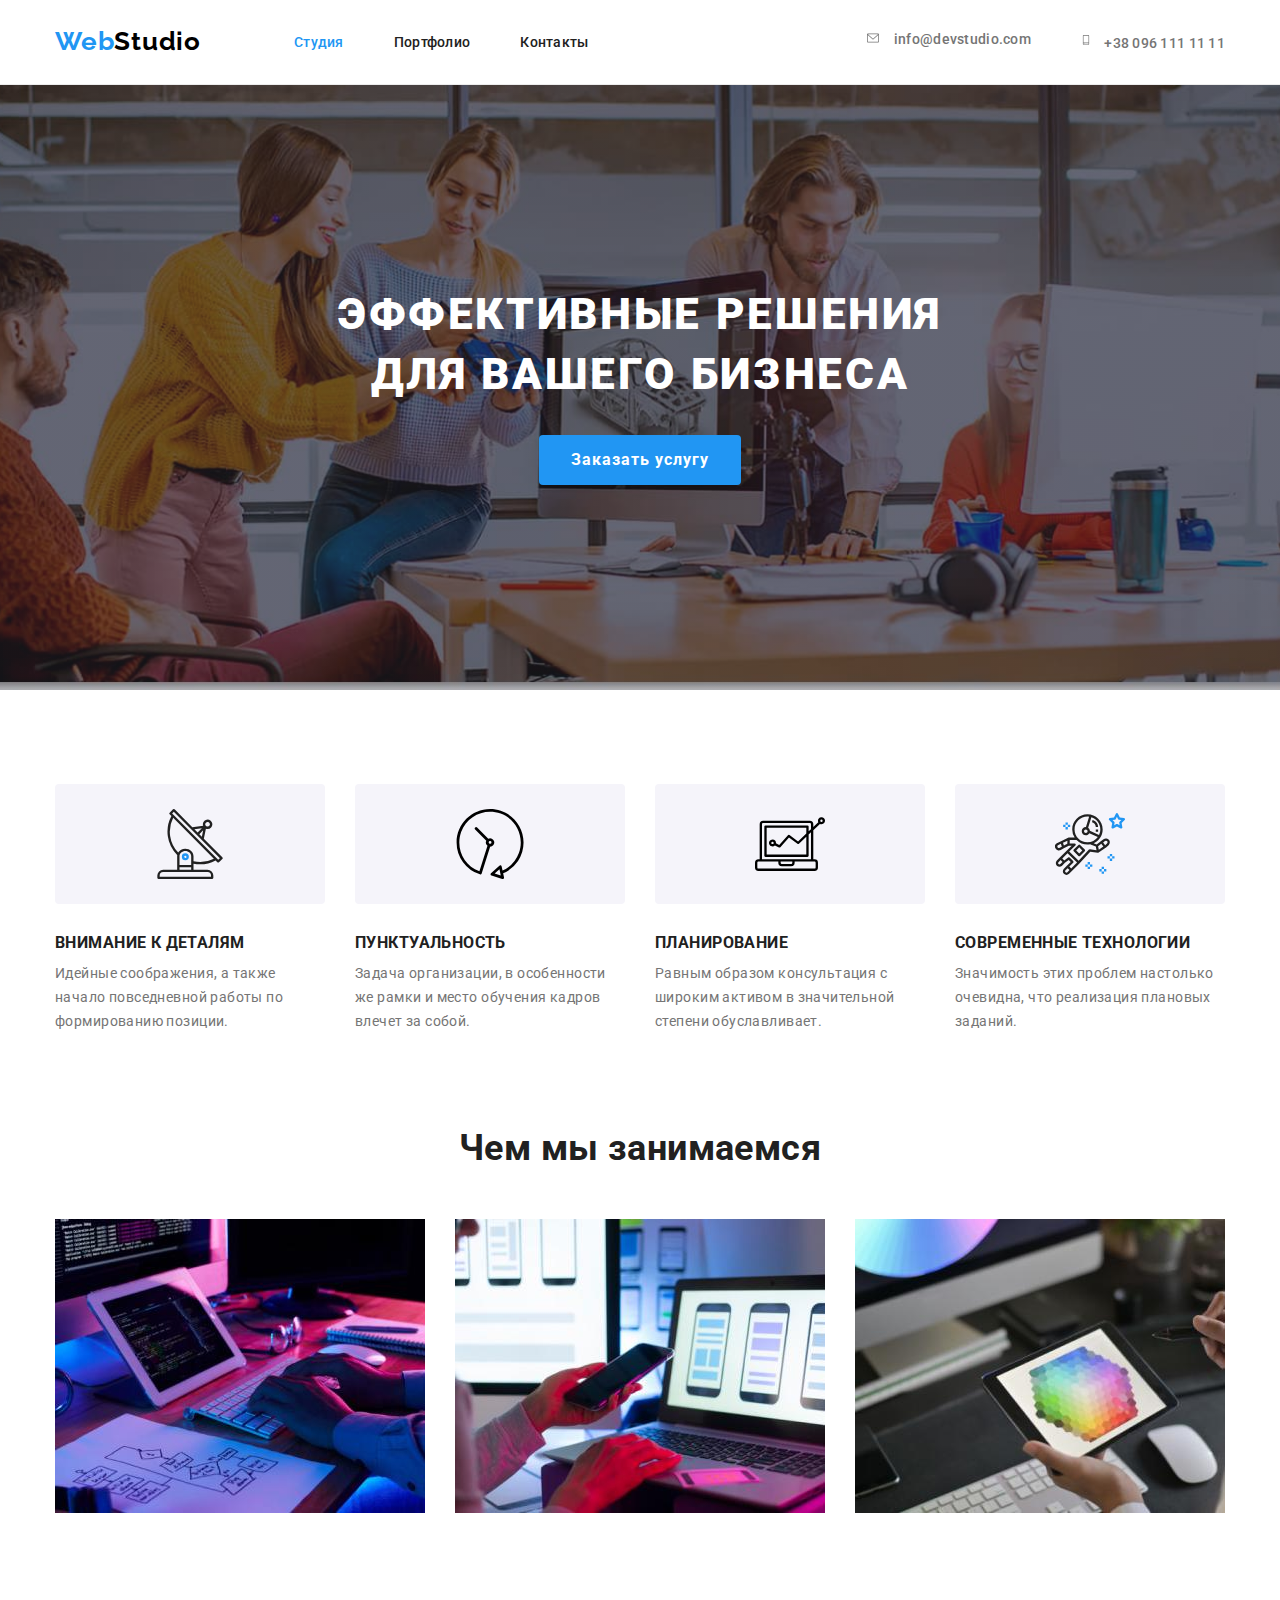
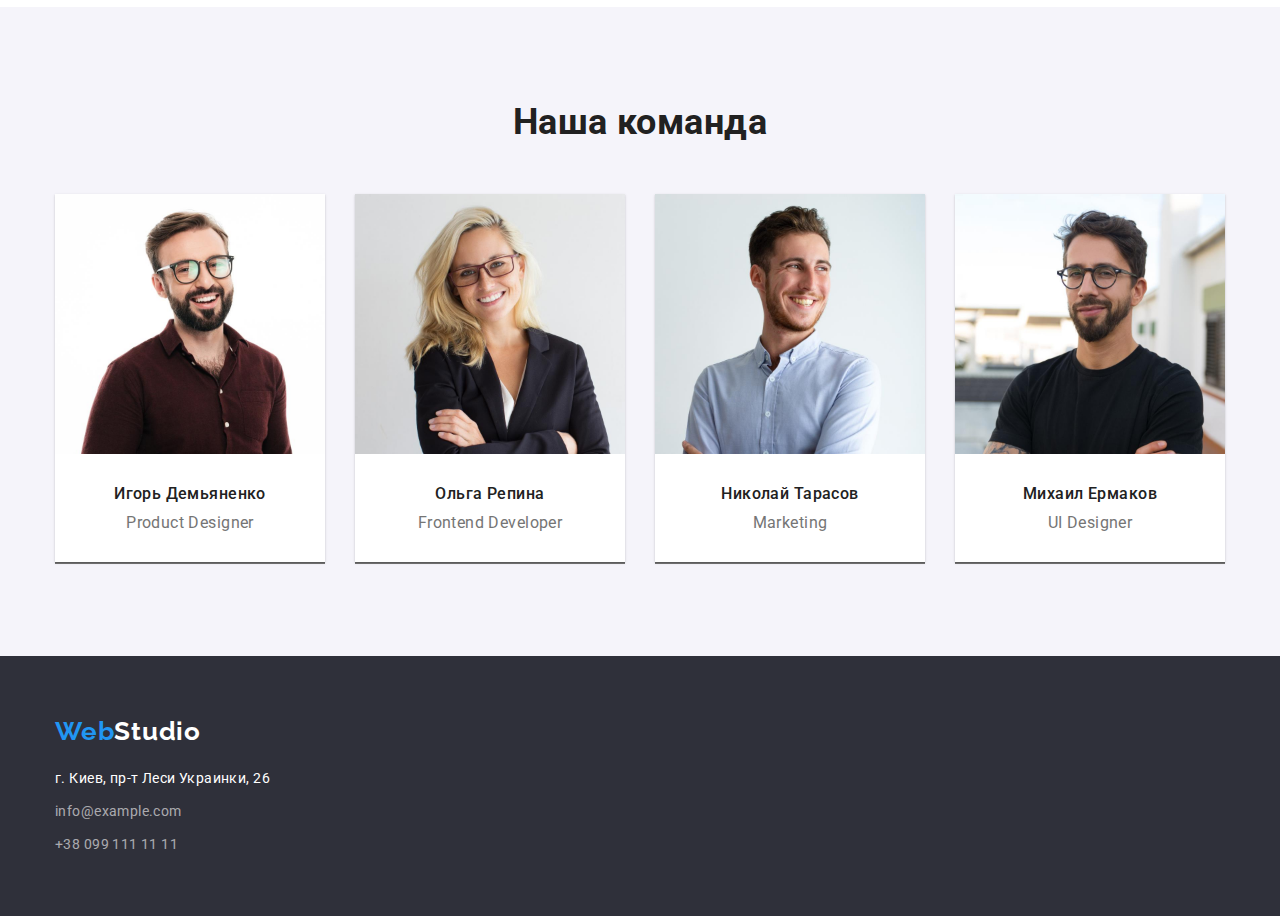
==== index.html @ 224d7adb "добавляет тень кнопкам и карточкам при ховере в портфолио" ====
<!DOCTYPE html>
<html lang="ru">
<head>
    <meta charset="UTF-8">
    <meta http-equiv="X-UA-Compatible" content="IE=edge">
    <meta name="viewport" content="width=device-width, initial-scale=1.0">
    <title>MainPage</title>
    <link rel="preconnect" href="https://fonts.googleapis.com">
    <link rel="preconnect" href="https://fonts.gstatic.com" crossorigin>
    <link href="https://fonts.googleapis.com/css2?family=Raleway:wght@700&family=Roboto:wght@400;500;700;900&display=swap" rel="stylesheet">
    <link rel="stylesheet" href="https://cdnjs.cloudflare.com/ajax/libs/modern-normalize/1.1.0/modern-normalize.min.css">   
    <link rel="stylesheet" href="./css/styles.css">
</head>
<body>

    <!--Шапка-->
    <header class="page-header">
        <div class="container">
            <nav class="main-nav">
                <a class="logo-header" lang="en" href="./index.html">Web<span class="logo-dark">Studio</span></a>
                <ul class="site-nav">
                    <li class="item"><a class="site-link current" href="./index.html">Студия</a></li>
                    <li class="item"><a class="site-link" href="./portfolio.html">Портфолио</a></li>
                    <li class="item"><a class="site-link" href="">Контакты</a></li>
                </ul>
            </nav>
                <ul class="auth-nav">
                    <li class="item">
                        <a class="auth-link" lang="en" href="mailto:info@example.com">
                            <svg class="icon-mail">
                                <use href="./images/icons.svg#envelope"></use>
                            </svg>
                            info@devstudio.com</a>
                    </li>
                    <li class="item">
                        <a class="auth-link" href="tel:+380961111111">
                            <svg class="icon-tel">
                                <use href="./images/icons.svg#smartphone"></use>
                            </svg>
                            +38 096 111 11 11</a>
                    </li>
                </ul>                
        </div>
        
    </header>
    <main>
    <!--Герой-->
        <section class="hero">
            <div class="container">
                <h1 class="hero-title">Эффективные решения для вашего бизнеса</h1>
                <button class="primery-button" type="button">Заказать услугу</button>
            </div>   
        </section> 
    
    <!--Преимущества-->
    <section class="section">

        <div class="container">
            <h2 class="section-title visually-hidden">Преимущества</h2>
            <ul class="feature-list">
                <li class="feature-item">
                    <div class="feature-icon">
                        <svg class="icon">
                            <use href="./images/icons.svg#antenna"></use>
                        </svg>
                    </div>
                    <h3 class="feature-list-title">Внимание к деталям</h3>
                    <p>Идейные соображения, а также начало повседневной работы по формированию позиции.</p>
                </li>
                <li class="feature-item">
                    <div class="feature-icon">
                        <svg class="icon">
                            <use href="./images/icons.svg#vector"></use>
                        </svg>
                    </div>
                    <h3 class="feature-list-title">Пунктуальность</h3>
                    <p>Задача организации, в особенности же рамки и место обучения кадров влечет за собой.</p>
                </li>
                <li class="feature-item">
                    <div class="feature-icon">
                        <svg class="icon">
                            <use href="./images/icons.svg#vector-1"></use>
                        </svg>
                    </div>
                    <h3 class="feature-list-title">Планирование</h3>
                    <p>Равным образом консультация с широким активом в значительной степени обуславливает.</p>
                </li>
                <li class="feature-item">
                    <div class="feature-icon">
                        <svg class="icon">
                            <use href="./images/icons.svg#astronaut"></use>
                        </svg>
                    </div>
                    <h3 class="feature-list-title">Современные технологии</h3>
                    <p>Значимость этих проблем настолько очевидна, что реализация плановых заданий.</p>
                </li>
            </ul>
        </div>
        
    </section>

    <!--Чем занимаемся-->
    <section class="section other-padding">

        <div class="container">
            <h2 class="section-title">Чем мы занимаемся</h2>
            <ul class="business-list">
                <li>
                    <img src="./images/work-img-1.jpg" alt="разработка" width="370">
                </li>
                <li>
                    <img src="./images/work-img-2.jpg" alt="дизайн" width="370">
                </li>
                <li>
                    <img src="./images/work-img-3.jpg" alt="маркетинг" width="370">
                </li>
            </ul>
        </div>
        
    </section>

    <!--Команда-->
    <section class="section team">

        <div class="container">
            <h2 class="section-title">Наша команда</h2>
            <ul class="team-list">
                <li class="item">
                    <img src="./images/photo-1.jpg" alt="фото Игорь Демьяненко" width="270">
                    <div class="team-info">
                        <h3 class="team-list-title">Игорь Демьяненко</h3>
                        <p class="team-list-text" lang="en">Product Designer</p>
                    </div>
                    
                </li>
                <li class="item">
                    <img src="./images/photo-2.jpg" alt="фото Ольга Репина" width="270">
                    <div class="team-info">
                        <h3 class="team-list-title">Ольга Репина</h3>
                        <p class="team-list-text" lang="en">Frontend Developer</p>
                    </div>
                </li>
                <li class="item">
                    <img src="./images/photo-3.jpg" alt="фото Николай Тарасов" width="270">
                    <div class="team-info">
                        <h3 class="team-list-title">Николай Тарасов</h3>
                        <p class="team-list-text" lang="en">Marketing</p>
                    </div>
                    
                </li>
                <li class="item">
                    <img src="./images/photo-4.jpg" alt="фото Михаил Ермаков" width="270">
                    <div class="team-info">
                        <h3 class="team-list-title">Михаил Ермаков</h3>
                        <p class="team-list-text" lang="en">UI Designer</p>
                    </div>
                    
                </li>
            </ul>
        </div>
        
    </section>
    </main>
    <!--Подвал-->
    <footer class="footer">
        <div class="container">
            <a class="logo-footer" lang="en" href="./index.html">Web<span class="logo-light">Studio</span></a>
            <address class="address">
                <ul class="footer-contacts">
                    <li class="contacts-item">
                        <a class="footer-adress" href="">г. Киев, пр-т Леси Украинки, 26</a>
                    </li>
                    <li class="contacts-item">
                        <a class="footer-mail" lang="en" href="mailto:info@example.com">info@example.com</a>
                    </li>
                    <li class="contacts-item">
                        <a class="footer-tel" href="tel:+380961111111">+38 099 111 11 11</a>
                    </li>      
                </ul>
            </address>
        </div>
    </footer>
</body>
</html>
---- css/styles.css ----
:root {
    /* color */
    --primary-bg-color: #ffffff;
    --primary-text-color: #757575;
    --primary-title-color: #212121;
    --accent-color: #2196F3;
    --secondary-bg-color: #F5F4FA;
    --button-bg-color: #F5F4FA;}

body {
    background-color: var(--primary-bg-color);
    color: var(--primary-text-color);
    font-family: Roboto, sans-serif;
    letter-spacing: 0.03em;
    font-size: 14px;
    line-height: 1.7;
    }

h1,
h2,
h3,
p {
    margin: 0px;
}
ul {
    margin: 0px;
    padding: 0px;
    list-style: none;
}
button {cursor: pointer;}
img {display: block;
max-width: 100%;
height: auto;}
a {text-decoration: none;}

    /* container */
.container {
    width: 1200px;
    padding-left: 15px;
    padding-right: 15px;
    margin: 0 auto;
    }

.visually-hidden {
    position: absolute;
    width: 1px;
    height: 1px;
    margin: -1px;
    border: 0;
    padding: 0;
    
    white-space: nowrap;
    clip-path: inset(100%);
    clip: rect(0 0 0 0);
    overflow: hidden;}

/*============ Header ===========*/

    /* logo header*/

.logo-header {display: block;
    padding-top: 24px;
    padding-bottom: 25px;
    font-family: Raleway;
    font-weight: bold;
    font-size: 26px;
    line-height: 1.2;
    letter-spacing: 0.03em;
    color: #2196F3;}
.logo-dark {color: #000000;}

        /* all-nav */

    .page-header {border-bottom: 1px solid #ECECEC;}
    .page-header .container {display: flex;
    align-items: center;
    justify-content: space-between
    }
    .main-nav {display: flex;}
        
        /* site nav */

    .site-nav {display: flex;
        margin-left: 93px;}
    .site-nav .item + .item {margin-left: 50px;}
        
    .site-link {display: block;
        padding-top: 32px;
        padding-bottom: 32px;

        color: var(--primary-title-color);
        font-weight: 500;
        line-height: 1.17;
        letter-spacing: 0.02em;}
        
    .site-link:hover,
    .site-link:focus {color: var(--accent-color);}
    .site-link.current {color: var(--accent-color);}

        /* auth nav */

    .auth-nav {display: flex;
        }
    .auth-nav .item + .item {margin-left: 50px;}

    .auth-link {display: block;
        padding-top: 32px;
        padding-bottom: 32px;
        color: var(--primary-text-color);
        font-weight: 500;
        line-height: 1.14;
        letter-spacing: 0.02em;}
    .auth-link:hover,
    .auth-link:focus {color: var(--accent-color);}
    
    .icon-mail {width: 16px;
        height: 12px;
        margin-right: 10px;
        }
    .icon-tel {width: 10px;
        height: 16px;
        margin-right: 10px;
        }
    

    /*========== Hero========== */
    .hero {max-width: 1615px;
        height: 605px;
        padding: 200px 0;
        background-color: #C4C4C4;
        text-align: center;
        background-image: linear-gradient(
        rgba(47, 48, 58, 0.4),
        rgba(47, 48, 58, 0.4)),
        url("../images/header-img.jpg");
        background-repeat: no-repeat;
        background-position: center;
        background-size: cover;
        }

    .hero-title {color: var(--primary-bg-color);
        margin: 0 auto;
        margin-bottom: 30px;
        width: 696px;
        font-weight: 900;
        font-size: 44px;
        line-height: 1.36;
        letter-spacing: 0.06em;
        text-transform: uppercase;
        }
        
    .primery-button {
        padding: 10px 32px;
        font-weight: 700;
        font-size: 16px;
        line-height: 1.87;
        letter-spacing: 0.06em;
        box-shadow: 0px 4px 4px rgba(0, 0, 0, 0.15);
        border-radius: 4px;
        border: none;

        background-color: var(--accent-color);
        color: #ffffff;
        }

    .primery-button:hover,
    .primery-button:focus {background-color: #118CE8;
        color: #ffffff;
        }

    /*========= Main ==========*/

        /* section */

    .section {padding-top: 94px;
        padding-bottom: 94px;}

    .section.other-padding {padding-top: 0px;
        }

        /* title */

    .section-title {color: var(--primary-title-color);
        font-weight: 700;
        font-size: 36px;
        line-height: 1.17;
        text-align: center;
        margin-bottom: 50px;}

    .feature-list-title {color: var(--primary-title-color);
        font-weight: 700;
        line-height: 1.1;
        margin-bottom: 10px;
        text-transform: uppercase;}
    
    .team-list-title {color: var(--primary-title-color);
        font-weight: 500;
        font-size: 16px;
        line-height: 1.2;
        text-align: center;
        margin-bottom: 10px;}

        /* feature */ 
    .feature-list {display: flex;
        justify-content: space-between}

    .feature-list .feature-item {width: 270px;}

    .feature-icon {display: flex;
        align-items: center;
        justify-content: center;
        height: 120px;
        margin-bottom: 30px;
        padding: 25px 100px;
        border-radius: 4px;
        background-color: var(--button-bg-color)
        }
    .icon {width: 70px;
        height: 70px;}

        /* business-list */

    .business-list {display: flex;
        justify-content: space-between;}

        /* Team  */
    .team-list {display: flex;
        justify-content: space-between}

    .team-list .item {background-color: var(--primary-bg-color);
        box-shadow: 0px 1px 3px rgba(0, 0, 0, 0.12), 0px 1px 1px rgba(0, 0, 0, 0.14), 0px 2px}

    .team {background-color: var(--secondary-bg-color);}

    .team-info {padding-top: 30px;
        padding-bottom: 30px;}

    .team-list-text {font-weight: 400;
        font-size: 16px;
        line-height: 1.2;
        text-align: center;}

    /*============ Footer============ */
    .footer {padding-top: 60px;
        padding-bottom: 60px;
        background-color: #2F303A;
    }

        /* logo footer */
    .logo-footer {display: block;
        margin-bottom: 20px;
        font-family: Raleway;
        font-weight: 700;
        font-size: 26px;
        line-height: 31px;
        letter-spacing: 0.03em;
        color: #2196F3;
        }
    .logo-light {color: #ffffff;}

    .footer-adress {color: #ffffff;}
    .footer-mail,
    .footer-tel {color: rgba(255, 255, 255, 0.6);}
    .footer-mail:hover, .footer-mail:focus {color: #ffffff;}
    .footer-tel:hover, .footer-tel:focus {color: #ffffff;}

    .address {font-style: normal;}
    .contacts-item:not(:last-child) {margin-bottom: 9px;}



    /* =========Portfolio=========== */

        /* filter */
    .portfolio-filter {display: flex;
        justify-content: center;
        margin-bottom: 50px;}
    .portfolio-filter .btn + .btn {margin-left: 8px;}
    .portfolio-button {
        font-weight: 500;
        font-size: 16px;
        padding: 6px 22px;
        min-width:auto;
        line-height: 1,6;
        text-align: center;
        background-color: var(--button-bg-color);
        color: var(--primary-title-color);
        border-radius: 4px;
        border: none;}

    .portfolio-button:hover,
    .portfolio-button:focus {color: var(--primary-bg-color);
        background-color: var(--accent-color);
        box-shadow: 0px 3px 1px rgba(0, 0, 0, 0.1), 0px 1px 2px rgba(0, 0, 0, 0.08), 0px 2px 2px rgba(0, 0, 0, 0.12);}

        /* Work */
    .work-list {display: flex;
        flex-wrap: wrap;
        }

    .work-item {width: 370px;
        margin-right: 30px;
        margin-bottom: 30px;
        border: 1px solid #EEEEEE}
    .work-item:hover {box-shadow: 0px 1px 1px rgba(0, 0, 0, 0.12), 0px 4px 4px rgba(0, 0, 0, 0.06), 1px 4px 6px rgba(0, 0, 0, 0.16);}
    .work-item:nth-child(3n) {margin-right: 0px;}
    .work-item:nth-last-child(-n + 3) {margin-bottom: 0px;}

    .work-info {padding: 20px 24px; }
    
    .work-list-title {color: var(--primary-title-color);
        font-weight: 700;
        font-size: 18px;
        line-height: 2;
        letter-spacing: 0.06em;
        margin-bottom: 4px;}

    .work-list-text {font-size: 16px;
        line-height: 1.9;}
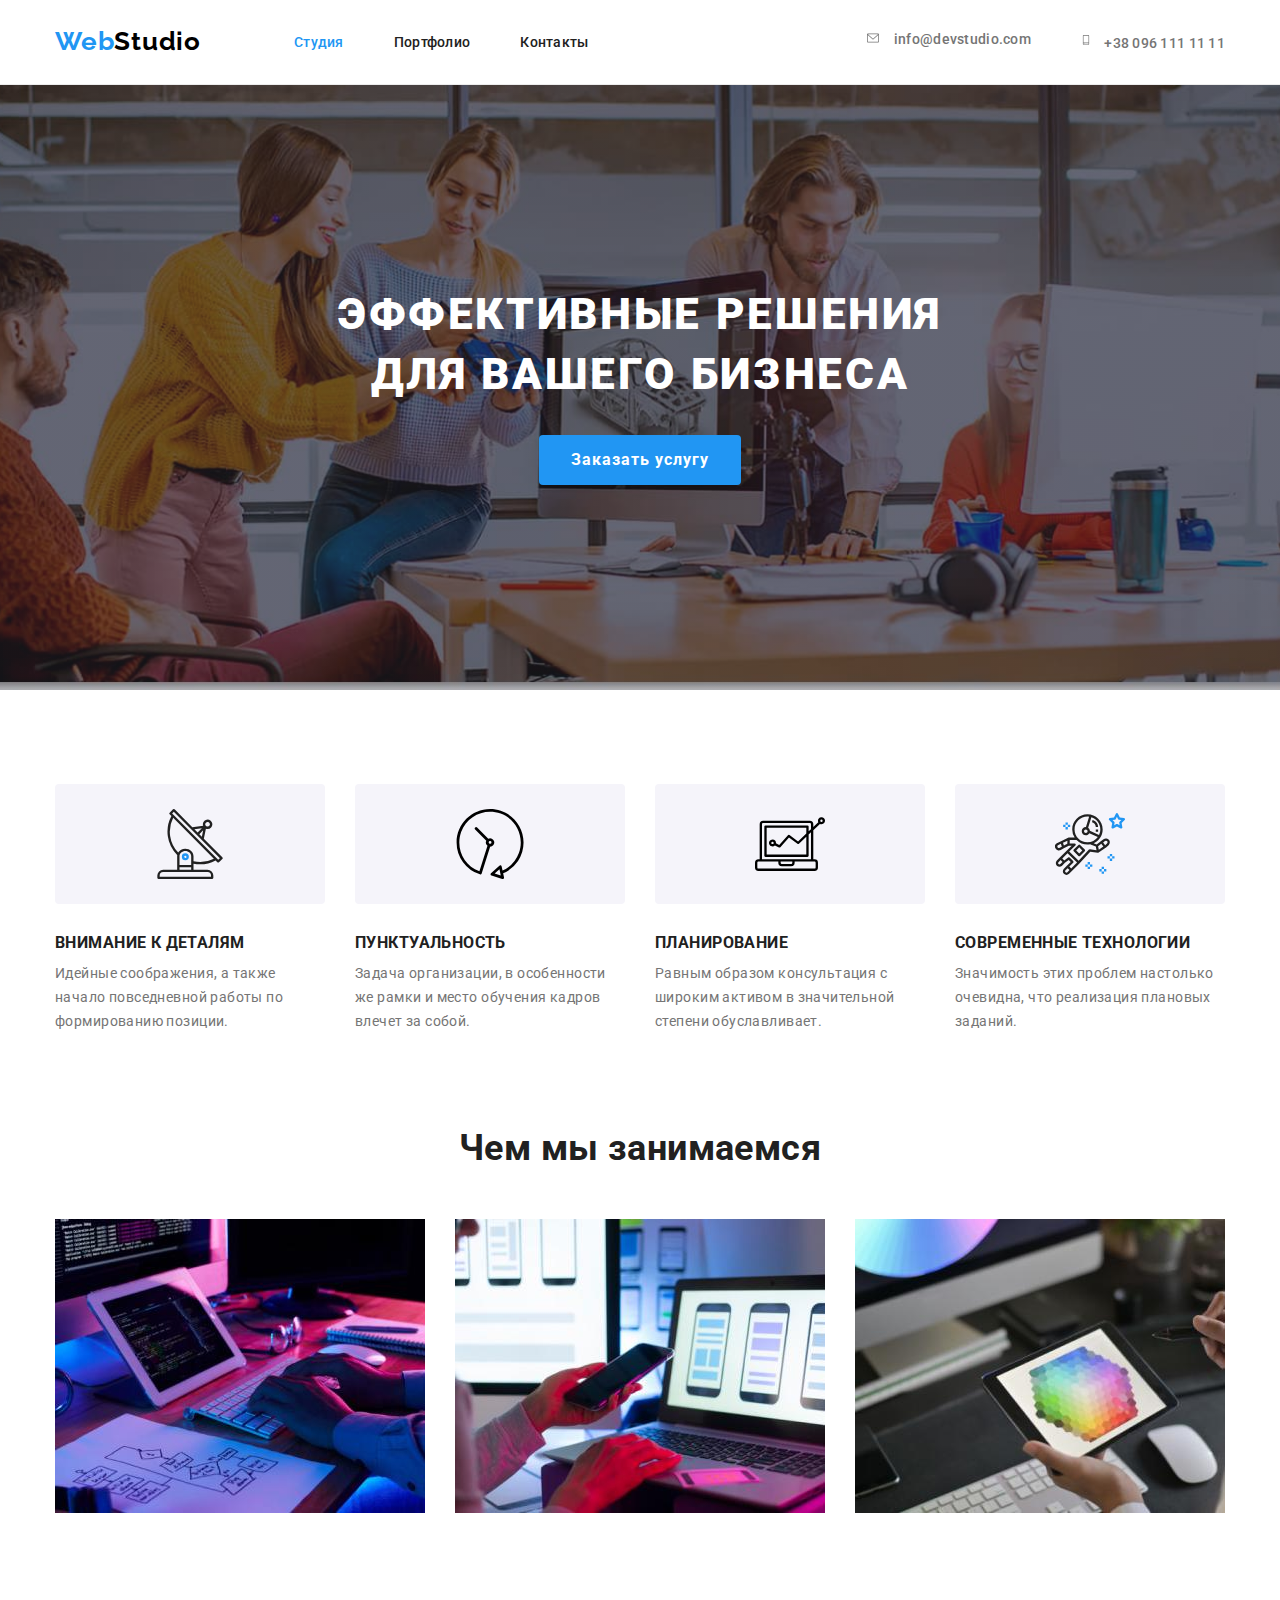
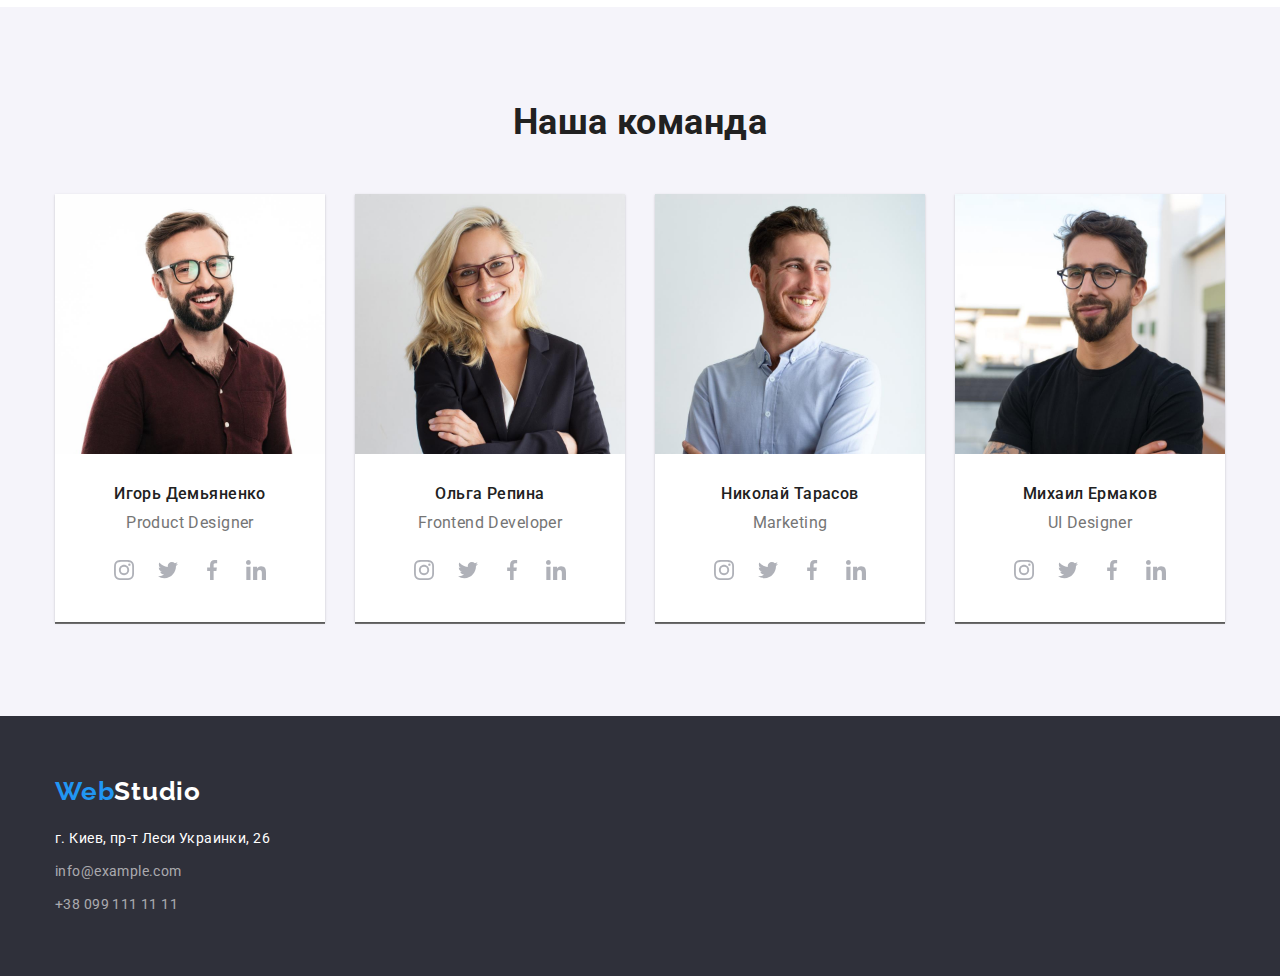
==== commit 3850b9bb: "создаёт ссылки на соцсети в каточках команды" ====
--- a/index.html
+++ b/index.html
@@ -131,14 +131,59 @@
                         <h3 class="team-list-title">Игорь Демьяненко</h3>
                         <p class="team-list-text" lang="en">Product Designer</p>
                     </div>
-                    
-                </li>
+
+                    <div class="item-network">
+                        <a class="link-network" href="">
+                            <svg class="icon-network">
+                                <use href="./images/icons.svg#instagram"></use>
+                            </svg>
+                        </a>
+                        <a class="link-network" href="">
+                            <svg class="icon-network">
+                                <use href="./images/icons.svg#twitter"></use>
+                            </svg>
+                        </a>
+                        <a class="link-network" href="">
+                            <svg class="icon-network">
+                                <use href="./images/icons.svg#facebook"></use>
+                            </svg>
+                        </a>
+                        <a class="link-network" href="">
+                            <svg class="icon-network">
+                                <use href="./images/icons.svg#linkedin"></use>
+                            </svg>
+                        </a>
+                    </div>
+                </li>
+
                 <li class="item">
                     <img src="./images/photo-2.jpg" alt="фото Ольга Репина" width="270">
                     <div class="team-info">
                         <h3 class="team-list-title">Ольга Репина</h3>
                         <p class="team-list-text" lang="en">Frontend Developer</p>
                     </div>
+                    <div class="item-network">
+                        <a class="link-network" href="">
+                            <svg class="icon-network">
+                                <use href="./images/icons.svg#instagram"></use>
+                            </svg>
+                        </a>
+                        <a class="link-network" href="">
+                            <svg class="icon-network">
+                                <use href="./images/icons.svg#twitter"></use>
+                            </svg>
+                        </a>
+                        <a class="link-network" href="">
+                            <svg class="icon-network">
+                                <use href="./images/icons.svg#facebook"></use>
+                            </svg>
+                        </a>
+                        <a class="link-network" href="">
+                            <svg class="icon-network">
+                                <use href="./images/icons.svg#linkedin"></use>
+                            </svg>
+                        </a>
+                    </div>
                 </li>
                 <li class="item">
                     <img src="./images/photo-3.jpg" alt="фото Николай Тарасов" width="270">
@@ -146,15 +191,58 @@
                         <h3 class="team-list-title">Николай Тарасов</h3>
                         <p class="team-list-text" lang="en">Marketing</p>
                     </div>
-                    
-                </li>
+                    <div class="item-network">
+                        <a class="link-network" href="">
+                            <svg class="icon-network">
+                                <use href="./images/icons.svg#instagram"></use>
+                            </svg>
+                        </a>
+                        <a class="link-network" href="">
+                            <svg class="icon-network">
+                                <use href="./images/icons.svg#twitter"></use>
+                            </svg>
+                        </a>
+                        <a class="link-network" href="">
+                            <svg class="icon-network">
+                                <use href="./images/icons.svg#facebook"></use>
+                            </svg>
+                        </a>
+                        <a class="link-network" href="">
+                            <svg class="icon-network">
+                                <use href="./images/icons.svg#linkedin"></use>
+                            </svg>
+                        </a>
+                    </div>
+                </li>
+                
                 <li class="item">
                     <img src="./images/photo-4.jpg" alt="фото Михаил Ермаков" width="270">
                     <div class="team-info">
                         <h3 class="team-list-title">Михаил Ермаков</h3>
                         <p class="team-list-text" lang="en">UI Designer</p>
                     </div>
-                    
+                    <div class="item-network">
+                        <a class="link-network" href="">
+                            <svg class="icon-network">
+                                <use href="./images/icons.svg#instagram"></use>
+                            </svg>
+                        </a>
+                        <a class="link-network" href="">
+                            <svg class="icon-network">
+                                <use href="./images/icons.svg#twitter"></use>
+                            </svg>
+                        </a>
+                        <a class="link-network" href="">
+                            <svg class="icon-network">
+                                <use href="./images/icons.svg#facebook"></use>
+                            </svg>
+                        </a>
+                        <a class="link-network" href="">
+                            <svg class="icon-network">
+                                <use href="./images/icons.svg#linkedin"></use>
+                            </svg>
+                        </a>
+                    </div>
                 </li>
             </ul>
         </div>
--- a/css/styles.css
+++ b/css/styles.css
@@ -233,13 +233,34 @@
     .team {background-color: var(--secondary-bg-color);}
 
     .team-info {padding-top: 30px;
-        padding-bottom: 30px;}
+        margin-bottom: 16px;}
 
     .team-list-text {font-weight: 400;
         font-size: 16px;
         line-height: 1.2;
         text-align: center;}
 
+    .item-network {display: flex;
+    justify-content: center;
+    width: 206px;
+    margin: 0px 32px 30px;}
+
+    .link-network {display: block;
+        width: 44px;
+        height: 44px;
+        padding: 12px;
+        color: #AFB1B8;}
+
+    .icon-network {
+        width: 20px;
+        height: 20px;
+        fill: currentColor;
+        }
+    .link-network:hover,
+    .link-network:focus {background-color: var(--accent-color);
+        color: var(--primary-bg-color);
+        border-radius: 50%;}
+    
     /*============ Footer============ */
     .footer {padding-top: 60px;
         padding-bottom: 60px;
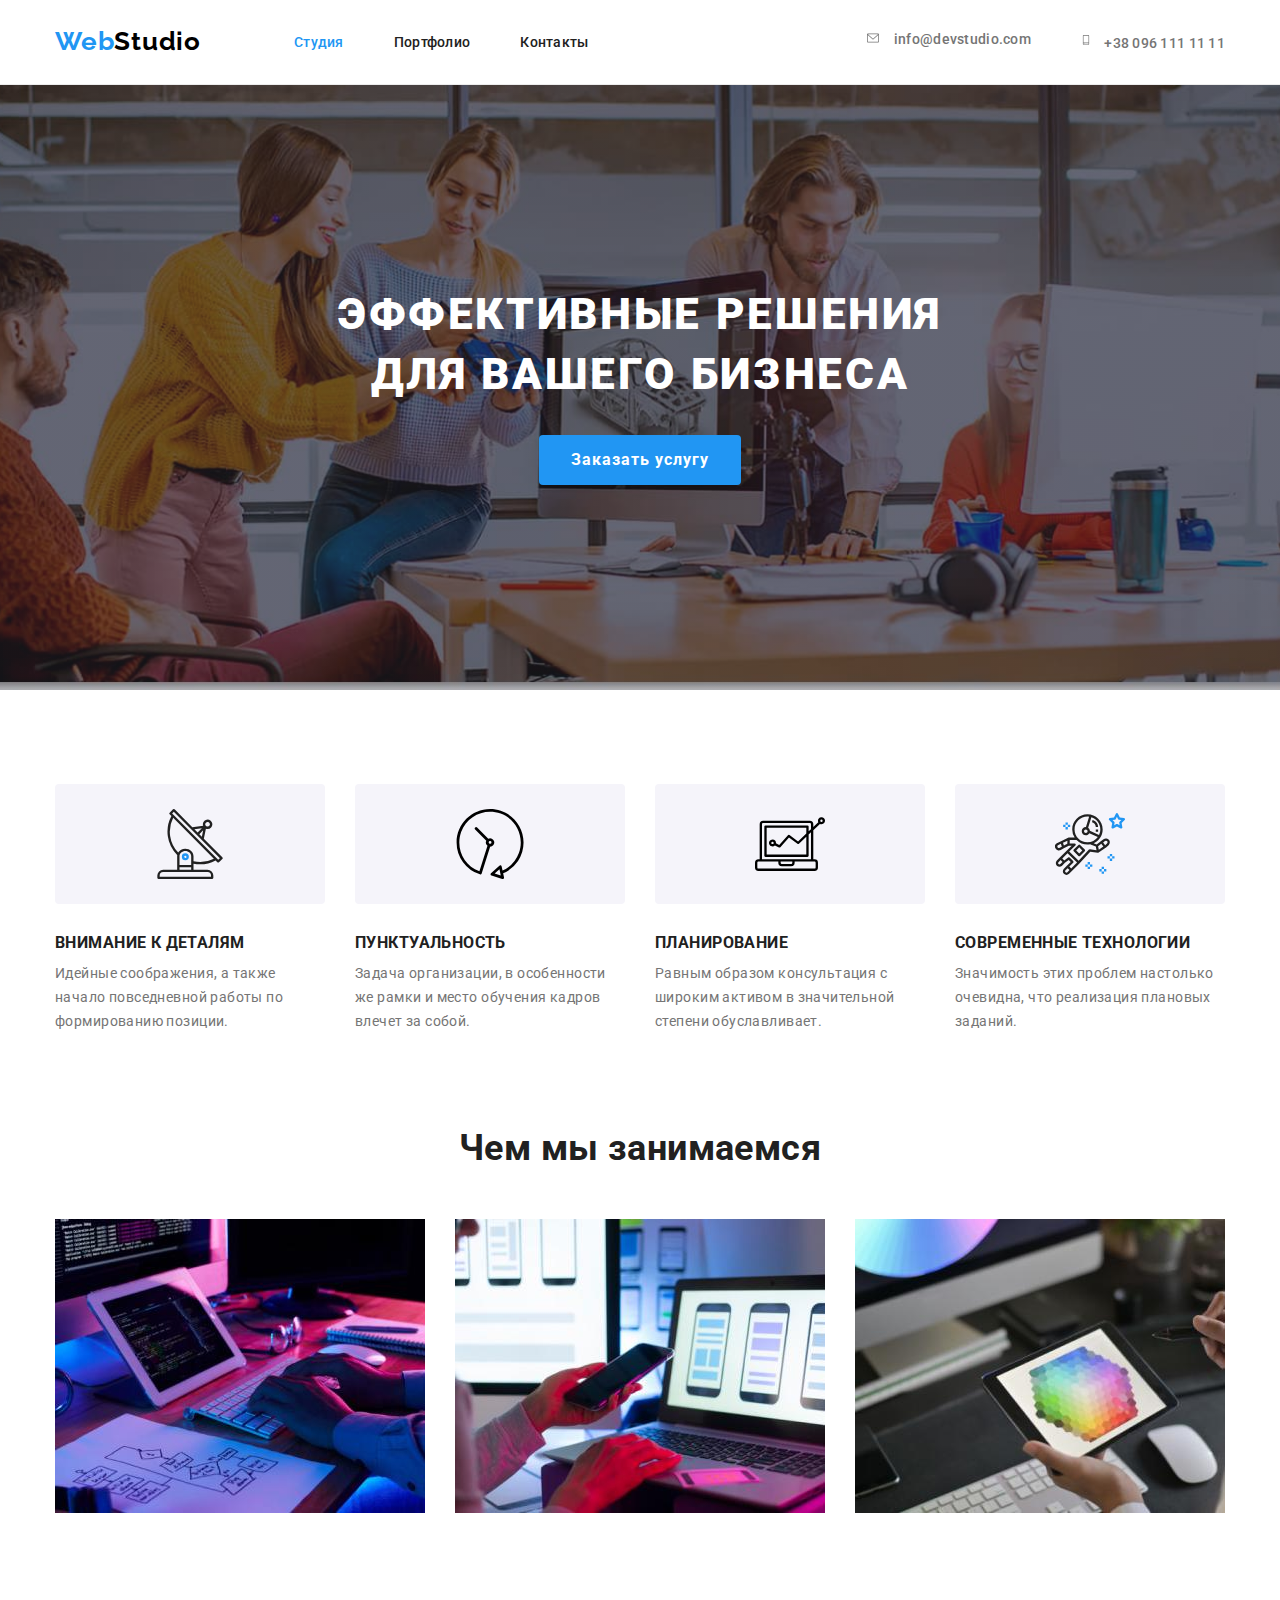
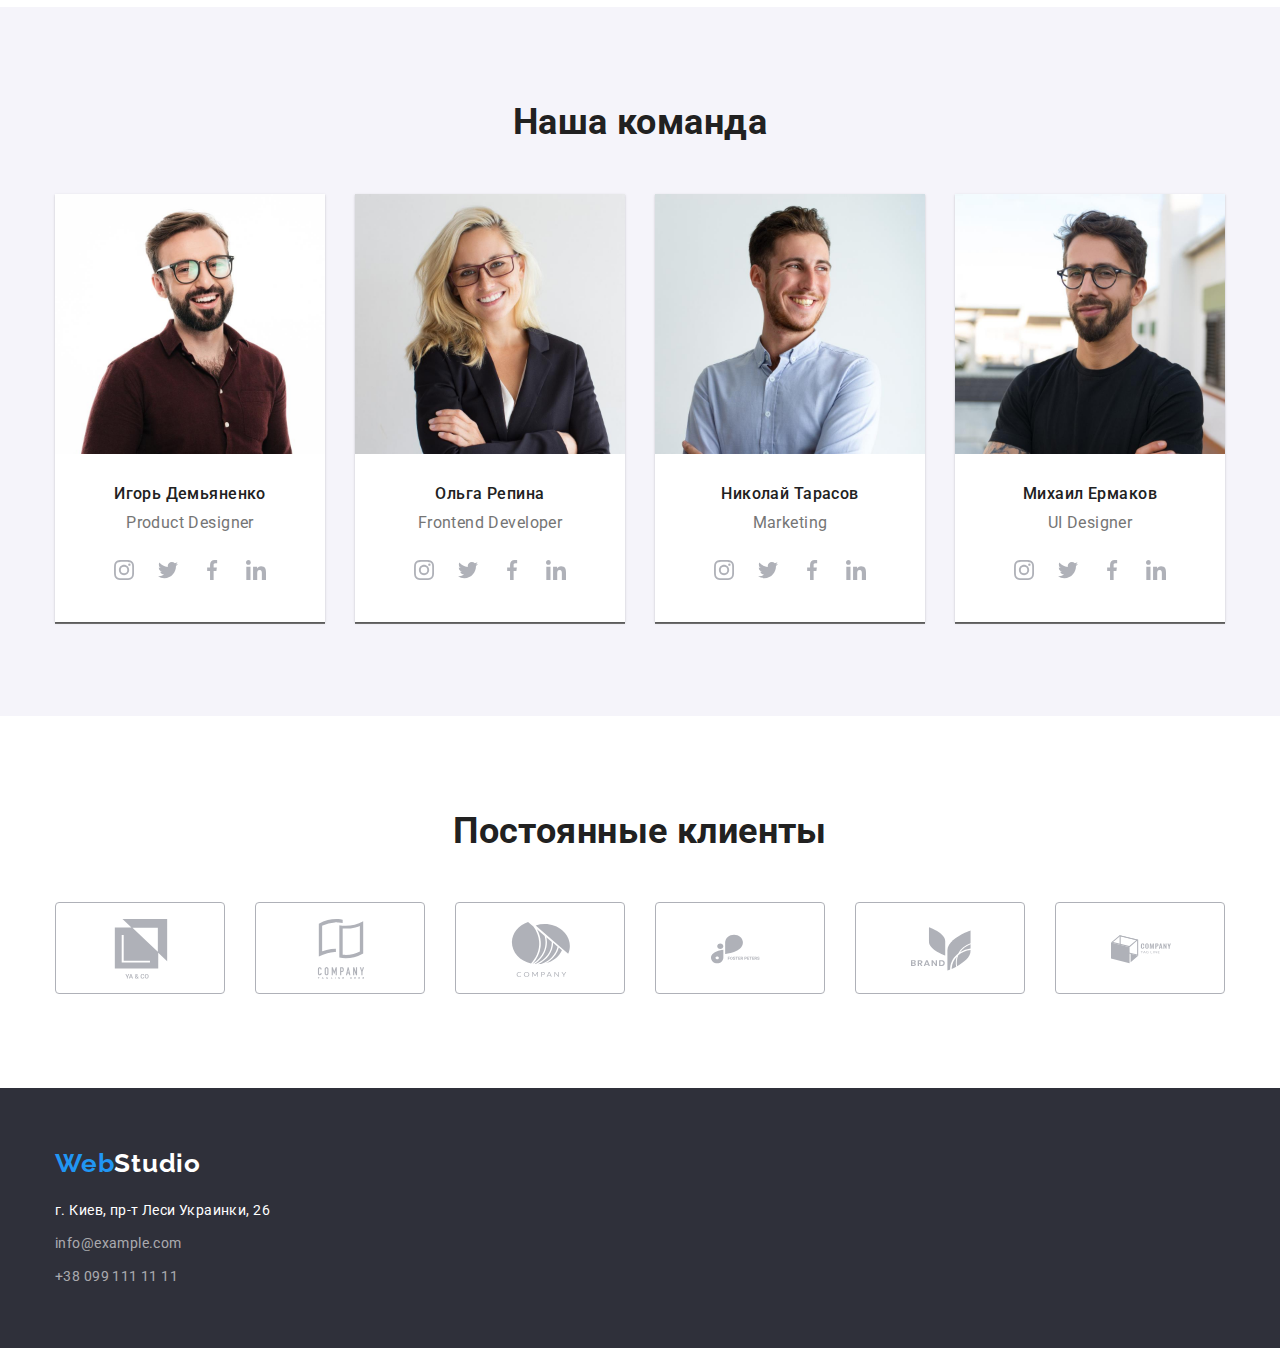
==== commit 503b481c: "Добавляет секцию наши клиенты" ====
--- a/index.html
+++ b/index.html
@@ -248,6 +248,60 @@
         </div>
         
     </section>
+
+    <!-- Постоянные клиенты -->
+
+    <section class="section">
+        <div class="container">
+            <h2 class="section-title">Постоянные клиенты</h2>
+            <ul class="clients-list">
+                <li class="clients-item">
+                    <a class="clients-link" href="">
+                        <svg class="clients-icon">
+                            <use href="./images/icons.svg#client-1"></use>
+                        </svg>
+                    </a>
+                </li>
+                <li class="clients-item">
+                    <a class="clients-link" href="">
+                        <svg class="clients-icon">
+                            <use href="./images/icons.svg#client-2"></use>
+                        </svg>
+                    </a>
+                </li>
+                <li class="clients-item">
+                    <a class="clients-link" href="">
+                        <svg class="clients-icon">
+                            <use href="./images/icons.svg#client-3"></use>
+                        </svg>
+                    </a>
+                </li>
+                <li class="clients-item">
+                    <a class="clients-link" href="">
+                        <svg class="clients-icon">
+                            <use href="./images/icons.svg#client-4"></use>
+                        </svg>
+                    </a>
+                </li>
+                <li class="clients-item">
+                    <a class="clients-link" href="">
+                        <svg class="clients-icon">
+                            <use href="./images/icons.svg#client-5"></use>
+                        </svg>
+                    </a>
+                </li>
+                <li class="clients-item">
+                    <a class="clients-link" href="">
+                        <svg class="clients-icon">
+                            <use href="./images/icons.svg#client-6"></use>
+                        </svg>
+                    </a>
+                </li>
+
+            </ul>
+
+        </div>
+    </section>
     </main>
     <!--Подвал-->
     <footer class="footer">
--- a/css/styles.css
+++ b/css/styles.css
@@ -216,7 +216,8 @@
         background-color: var(--button-bg-color)
         }
     .icon {width: 70px;
-        height: 70px;}
+        height: 70px;
+        }
 
         /* business-list */
 
@@ -260,7 +261,30 @@
     .link-network:focus {background-color: var(--accent-color);
         color: var(--primary-bg-color);
         border-radius: 50%;}
-    
+
+    /* Постоянные клиенты */
+
+    .clients-list {display: flex;
+        justify-content: center;}
+
+    .clients-list .clients-item + .clients-item {margin-left: 30px;}
+
+    .clients-link {display: block;
+        width: 170px;
+        height: 92px;
+        padding: 16px 32px;
+        border: 1px solid #AFB1B8;
+        border-radius: 4px;
+        color: #AFB1B8;}
+    .clients-link:hover,
+    .clients-link:focus {color: var(--accent-color);
+        border: 1px solid var(--accent-color);}
+    
+    .clients-icon {
+        width: 106px;
+        height: 60px;
+        fill: currentColor;}
+        
     /*============ Footer============ */
     .footer {padding-top: 60px;
         padding-bottom: 60px;
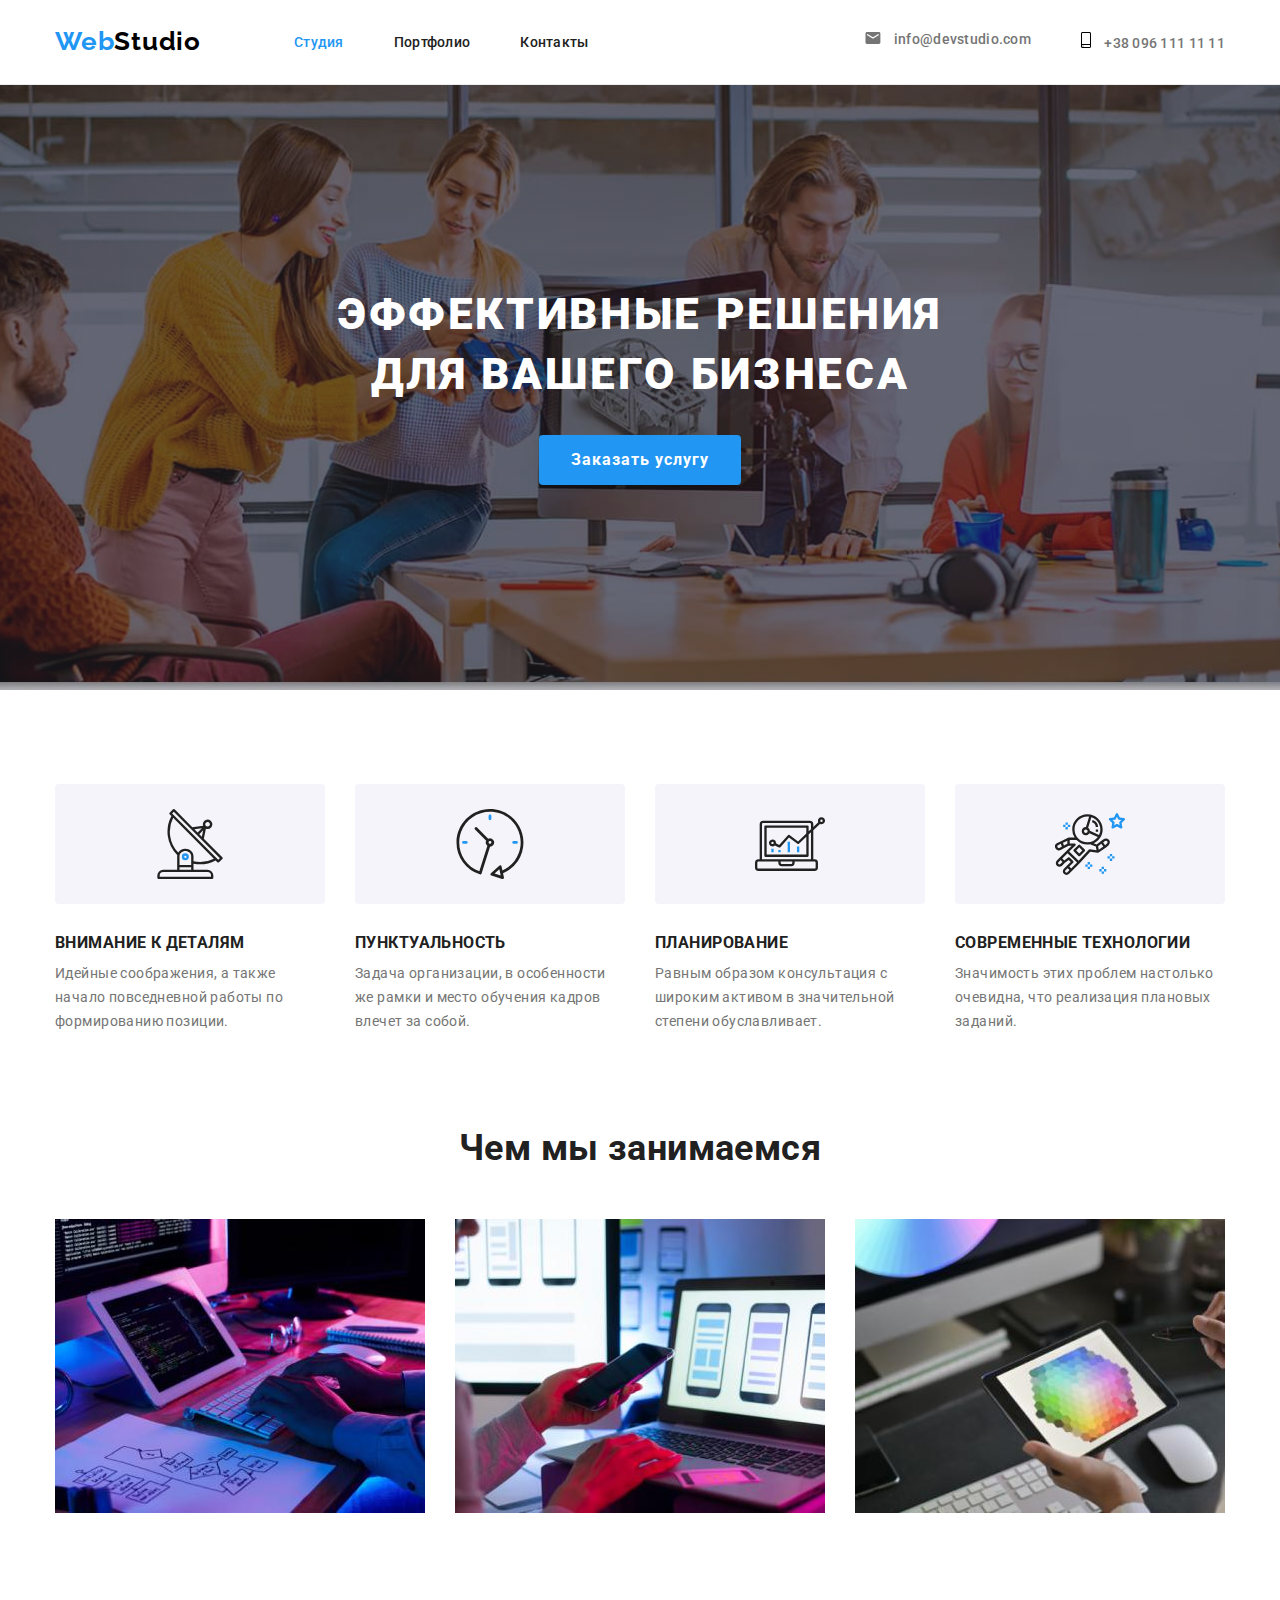
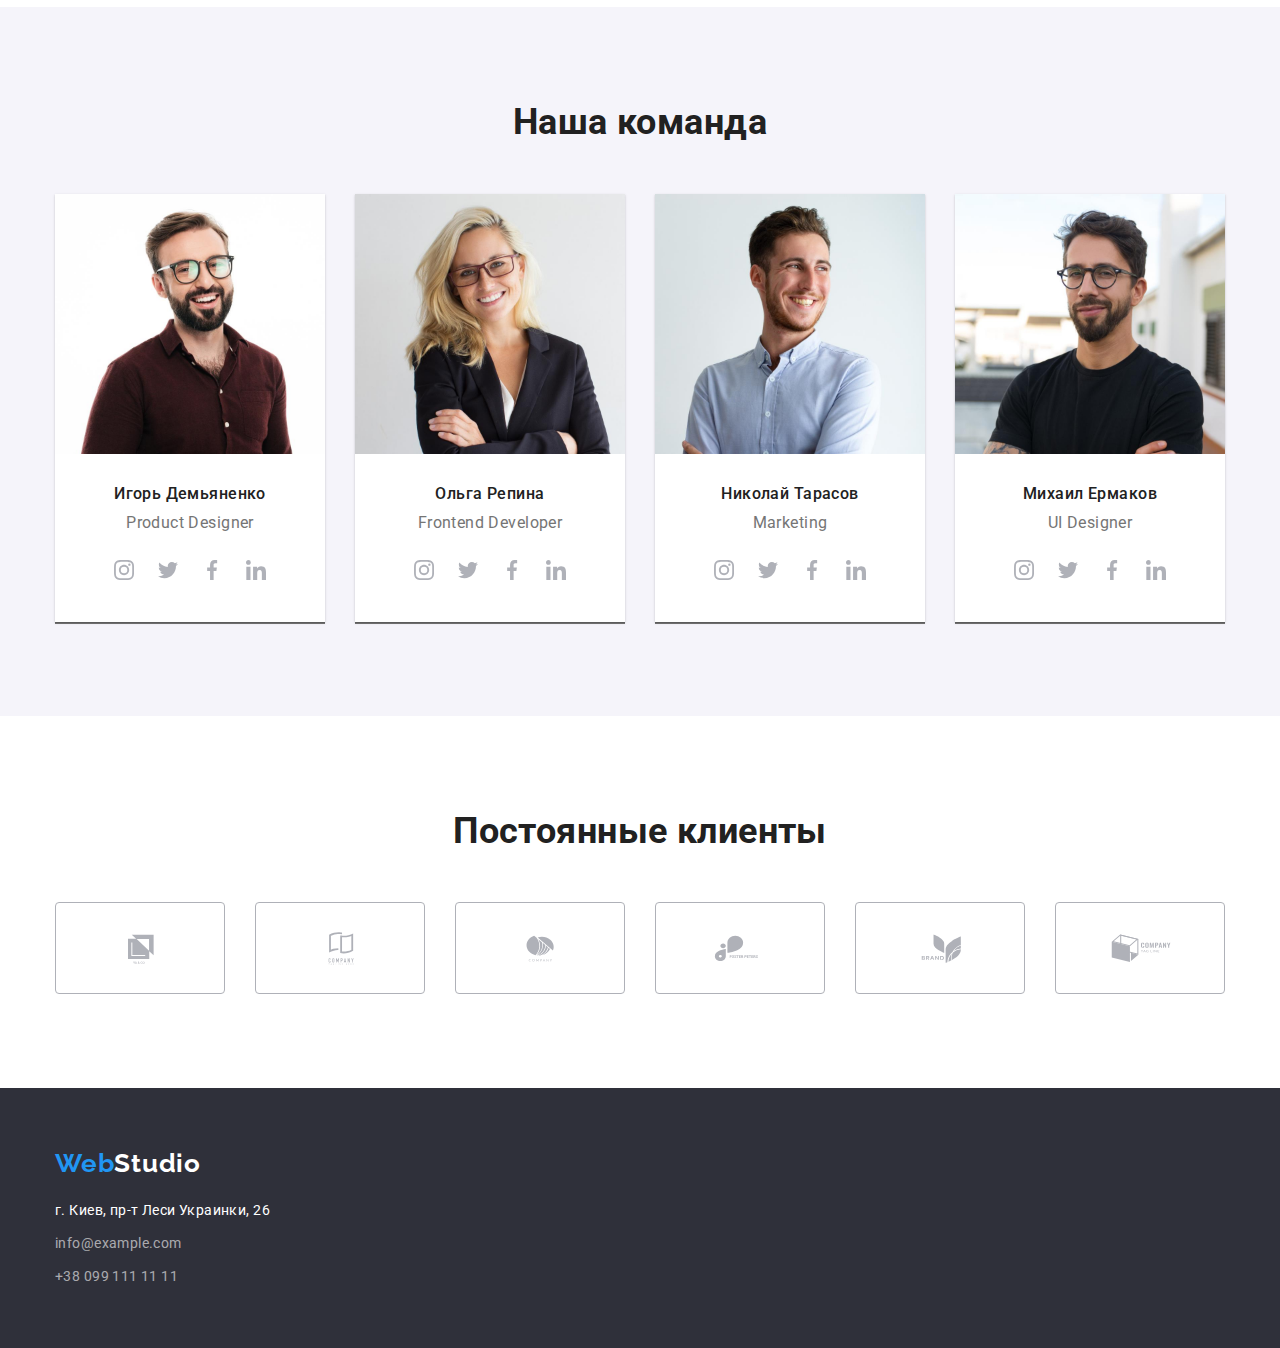
==== commit 8b5b517e: "добавляет изменения" ====
--- a/index.html
+++ b/index.html
@@ -28,14 +28,14 @@
                     <li class="item">
                         <a class="auth-link" lang="en" href="mailto:info@example.com">
                             <svg class="icon-mail">
-                                <use href="./images/icons.svg#envelope"></use>
+                                <use href="./images/icons.svg#icon-mail"></use>
                             </svg>
                             info@devstudio.com</a>
                     </li>
                     <li class="item">
                         <a class="auth-link" href="tel:+380961111111">
                             <svg class="icon-tel">
-                                <use href="./images/icons.svg#smartphone"></use>
+                                <use href="./images/icons.svg#icon-smartphone"></use>
                             </svg>
                             +38 096 111 11 11</a>
                     </li>
@@ -61,7 +61,7 @@
                 <li class="feature-item">
                     <div class="feature-icon">
                         <svg class="icon">
-                            <use href="./images/icons.svg#antenna"></use>
+                            <use href="./images/icons.svg#icon-antenna"></use>
                         </svg>
                     </div>
                     <h3 class="feature-list-title">Внимание к деталям</h3>
@@ -70,7 +70,7 @@
                 <li class="feature-item">
                     <div class="feature-icon">
                         <svg class="icon">
-                            <use href="./images/icons.svg#vector"></use>
+                            <use href="./images/icons.svg#icon-cloc-1"></use>
                         </svg>
                     </div>
                     <h3 class="feature-list-title">Пунктуальность</h3>
@@ -79,7 +79,7 @@
                 <li class="feature-item">
                     <div class="feature-icon">
                         <svg class="icon">
-                            <use href="./images/icons.svg#vector-1"></use>
+                            <use href="./images/icons.svg#icon-diagram-1"></use>
                         </svg>
                     </div>
                     <h3 class="feature-list-title">Планирование</h3>
@@ -88,7 +88,7 @@
                 <li class="feature-item">
                     <div class="feature-icon">
                         <svg class="icon">
-                            <use href="./images/icons.svg#astronaut"></use>
+                            <use href="./images/icons.svg#icon-astronaut"></use>
                         </svg>
                     </div>
                     <h3 class="feature-list-title">Современные технологии</h3>
@@ -135,22 +135,22 @@
                     <div class="item-network">
                         <a class="link-network" href="">
                             <svg class="icon-network">
-                                <use href="./images/icons.svg#instagram"></use>
-                            </svg>
-                        </a>
-                        <a class="link-network" href="">
-                            <svg class="icon-network">
-                                <use href="./images/icons.svg#twitter"></use>
-                            </svg>
-                        </a>
-                        <a class="link-network" href="">
-                            <svg class="icon-network">
-                                <use href="./images/icons.svg#facebook"></use>
-                            </svg>
-                        </a>
-                        <a class="link-network" href="">
-                            <svg class="icon-network">
-                                <use href="./images/icons.svg#linkedin"></use>
+                                <use href="./images/icons.svg#icon-instagram"></use>
+                            </svg>
+                        </a>
+                        <a class="link-network" href="">
+                            <svg class="icon-network">
+                                <use href="./images/icons.svg#icon-twitter"></use>
+                            </svg>
+                        </a>
+                        <a class="link-network" href="">
+                            <svg class="icon-network">
+                                <use href="./images/icons.svg#icon-facebook"></use>
+                            </svg>
+                        </a>
+                        <a class="link-network" href="">
+                            <svg class="icon-network">
+                                <use href="./images/icons.svg#icon-linkedin"></use>
                             </svg>
                         </a>
                     </div>
@@ -165,22 +165,22 @@
                     <div class="item-network">
                         <a class="link-network" href="">
                             <svg class="icon-network">
-                                <use href="./images/icons.svg#instagram"></use>
-                            </svg>
-                        </a>
-                        <a class="link-network" href="">
-                            <svg class="icon-network">
-                                <use href="./images/icons.svg#twitter"></use>
-                            </svg>
-                        </a>
-                        <a class="link-network" href="">
-                            <svg class="icon-network">
-                                <use href="./images/icons.svg#facebook"></use>
-                            </svg>
-                        </a>
-                        <a class="link-network" href="">
-                            <svg class="icon-network">
-                                <use href="./images/icons.svg#linkedin"></use>
+                                <use href="./images/icons.svg#icon-instagram"></use>
+                            </svg>
+                        </a>
+                        <a class="link-network" href="">
+                            <svg class="icon-network">
+                                <use href="./images/icons.svg#icon-twitter"></use>
+                            </svg>
+                        </a>
+                        <a class="link-network" href="">
+                            <svg class="icon-network">
+                                <use href="./images/icons.svg#icon-facebook"></use>
+                            </svg>
+                        </a>
+                        <a class="link-network" href="">
+                            <svg class="icon-network">
+                                <use href="./images/icons.svg#icon-linkedin"></use>
                             </svg>
                         </a>
                     </div>
@@ -194,22 +194,22 @@
                     <div class="item-network">
                         <a class="link-network" href="">
                             <svg class="icon-network">
-                                <use href="./images/icons.svg#instagram"></use>
-                            </svg>
-                        </a>
-                        <a class="link-network" href="">
-                            <svg class="icon-network">
-                                <use href="./images/icons.svg#twitter"></use>
-                            </svg>
-                        </a>
-                        <a class="link-network" href="">
-                            <svg class="icon-network">
-                                <use href="./images/icons.svg#facebook"></use>
-                            </svg>
-                        </a>
-                        <a class="link-network" href="">
-                            <svg class="icon-network">
-                                <use href="./images/icons.svg#linkedin"></use>
+                                <use href="./images/icons.svg#icon-instagram"></use>
+                            </svg>
+                        </a>
+                        <a class="link-network" href="">
+                            <svg class="icon-network">
+                                <use href="./images/icons.svg#icon-twitter"></use>
+                            </svg>
+                        </a>
+                        <a class="link-network" href="">
+                            <svg class="icon-network">
+                                <use href="./images/icons.svg#icon-facebook"></use>
+                            </svg>
+                        </a>
+                        <a class="link-network" href="">
+                            <svg class="icon-network">
+                                <use href="./images/icons.svg#icon-linkedin"></use>
                             </svg>
                         </a>
                     </div>
@@ -224,22 +224,22 @@
                     <div class="item-network">
                         <a class="link-network" href="">
                             <svg class="icon-network">
-                                <use href="./images/icons.svg#instagram"></use>
-                            </svg>
-                        </a>
-                        <a class="link-network" href="">
-                            <svg class="icon-network">
-                                <use href="./images/icons.svg#twitter"></use>
-                            </svg>
-                        </a>
-                        <a class="link-network" href="">
-                            <svg class="icon-network">
-                                <use href="./images/icons.svg#facebook"></use>
-                            </svg>
-                        </a>
-                        <a class="link-network" href="">
-                            <svg class="icon-network">
-                                <use href="./images/icons.svg#linkedin"></use>
+                                <use href="./images/icons.svg#icon-instagram"></use>
+                            </svg>
+                        </a>
+                        <a class="link-network" href="">
+                            <svg class="icon-network">
+                                <use href="./images/icons.svg#icon-twitter"></use>
+                            </svg>
+                        </a>
+                        <a class="link-network" href="">
+                            <svg class="icon-network">
+                                <use href="./images/icons.svg#icon-facebook"></use>
+                            </svg>
+                        </a>
+                        <a class="link-network" href="">
+                            <svg class="icon-network">
+                                <use href="./images/icons.svg#icon-linkedin"></use>
                             </svg>
                         </a>
                     </div>
@@ -258,42 +258,42 @@
                 <li class="clients-item">
                     <a class="clients-link" href="">
                         <svg class="clients-icon">
-                            <use href="./images/icons.svg#client-1"></use>
-                        </svg>
-                    </a>
-                </li>
-                <li class="clients-item">
-                    <a class="clients-link" href="">
-                        <svg class="clients-icon">
-                            <use href="./images/icons.svg#client-2"></use>
-                        </svg>
-                    </a>
-                </li>
-                <li class="clients-item">
-                    <a class="clients-link" href="">
-                        <svg class="clients-icon">
-                            <use href="./images/icons.svg#client-3"></use>
-                        </svg>
-                    </a>
-                </li>
-                <li class="clients-item">
-                    <a class="clients-link" href="">
-                        <svg class="clients-icon">
-                            <use href="./images/icons.svg#client-4"></use>
-                        </svg>
-                    </a>
-                </li>
-                <li class="clients-item">
-                    <a class="clients-link" href="">
-                        <svg class="clients-icon">
-                            <use href="./images/icons.svg#client-5"></use>
-                        </svg>
-                    </a>
-                </li>
-                <li class="clients-item">
-                    <a class="clients-link" href="">
-                        <svg class="clients-icon">
-                            <use href="./images/icons.svg#client-6"></use>
+                            <use href="./images/icons.svg#icon-client-1"></use>
+                        </svg>
+                    </a>
+                </li>
+                <li class="clients-item">
+                    <a class="clients-link" href="">
+                        <svg class="clients-icon">
+                            <use href="./images/icons.svg#icon-client-2"></use>
+                        </svg>
+                    </a>
+                </li>
+                <li class="clients-item">
+                    <a class="clients-link" href="">
+                        <svg class="clients-icon">
+                            <use href="./images/icons.svg#icon-client-3"></use>
+                        </svg>
+                    </a>
+                </li>
+                <li class="clients-item">
+                    <a class="clients-link" href="">
+                        <svg class="clients-icon">
+                            <use href="./images/icons.svg#icon-client-4"></use>
+                        </svg>
+                    </a>
+                </li>
+                <li class="clients-item">
+                    <a class="clients-link" href="">
+                        <svg class="clients-icon">
+                            <use href="./images/icons.svg#icon-client-5"></use>
+                        </svg>
+                    </a>
+                </li>
+                <li class="clients-item">
+                    <a class="clients-link" href="">
+                        <svg class="clients-icon">
+                            <use href="./images/icons.svg#icon-client-6"></use>
                         </svg>
                     </a>
                 </li>
--- a/css/styles.css
+++ b/css/styles.css
@@ -111,15 +111,18 @@
         line-height: 1.14;
         letter-spacing: 0.02em;}
     .auth-link:hover,
-    .auth-link:focus {color: var(--accent-color);}
+    .auth-link:focus {color: var(--accent-color);
+        fill: var(--accent-color);}
     
     .icon-mail {width: 16px;
         height: 12px;
         margin-right: 10px;
+        fill: var(--primary-text-color);
         }
     .icon-tel {width: 10px;
         height: 16px;
         margin-right: 10px;
+        
         }
     
 
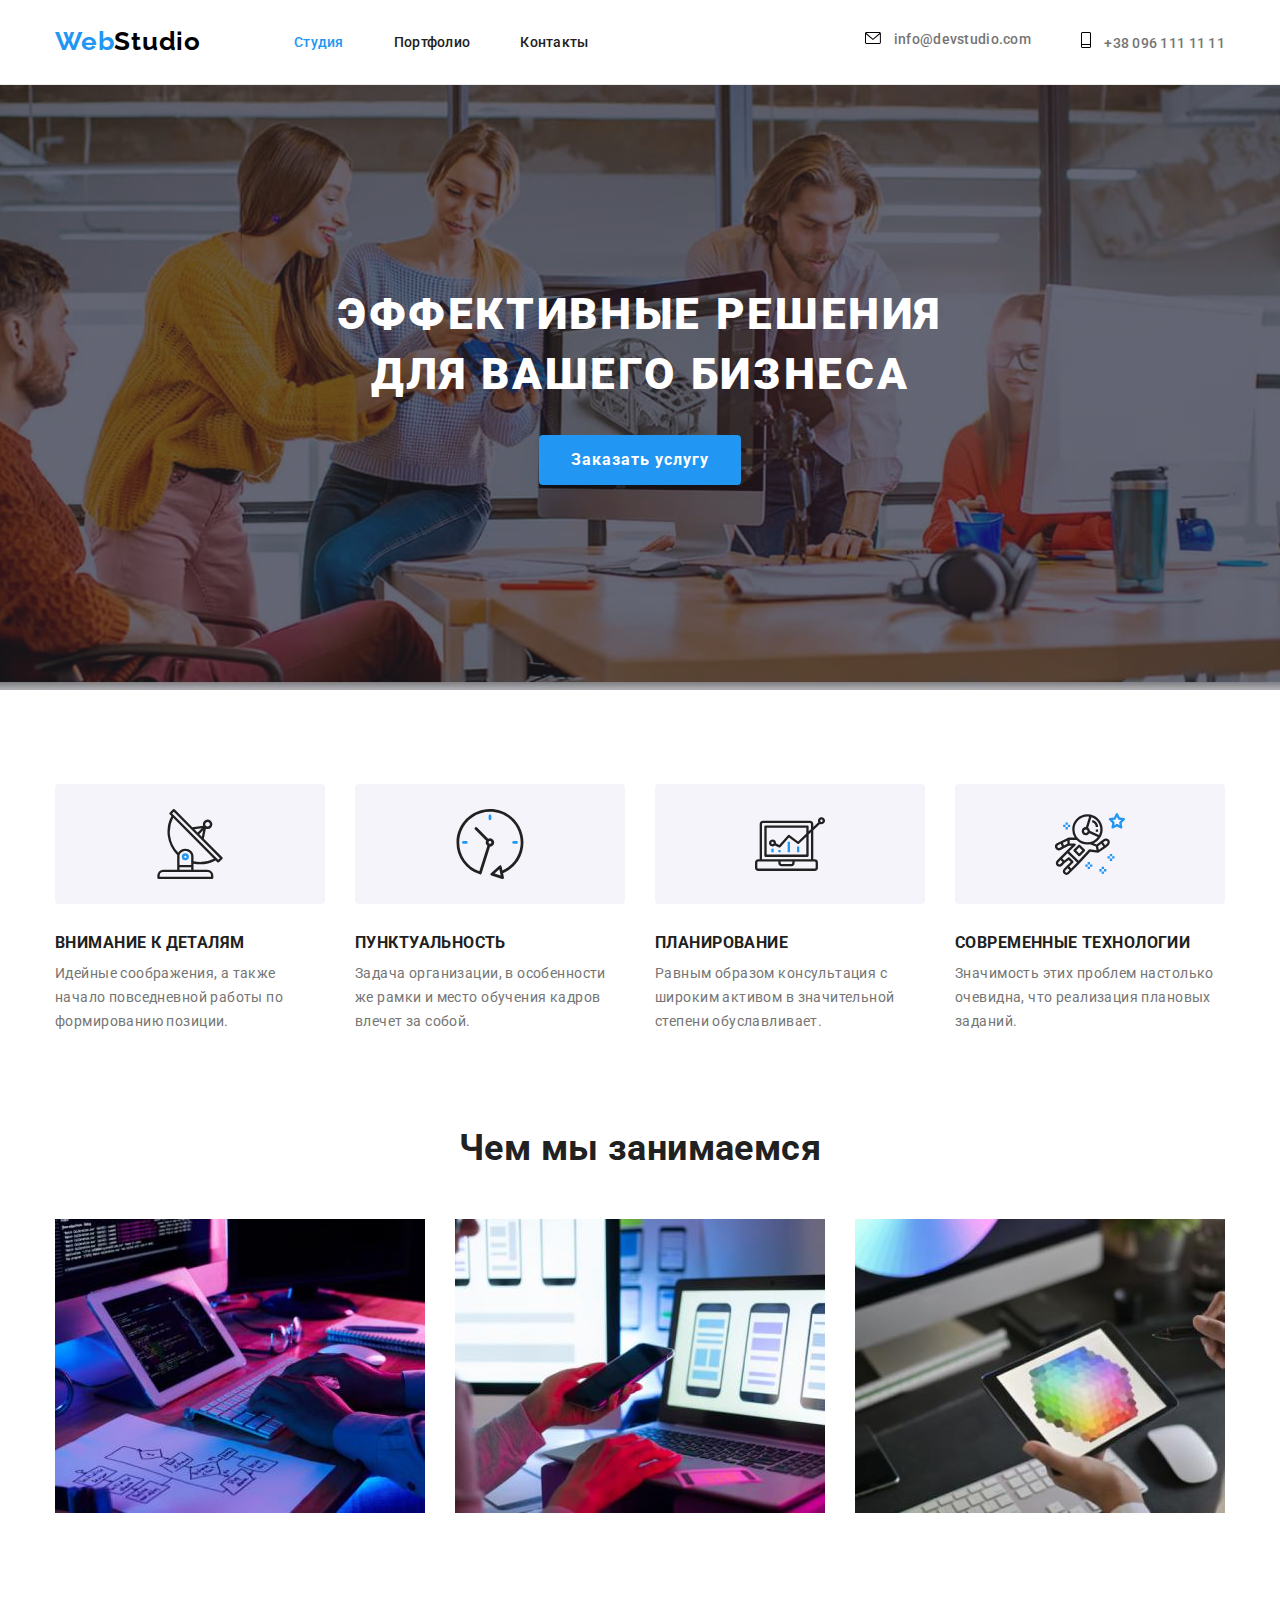
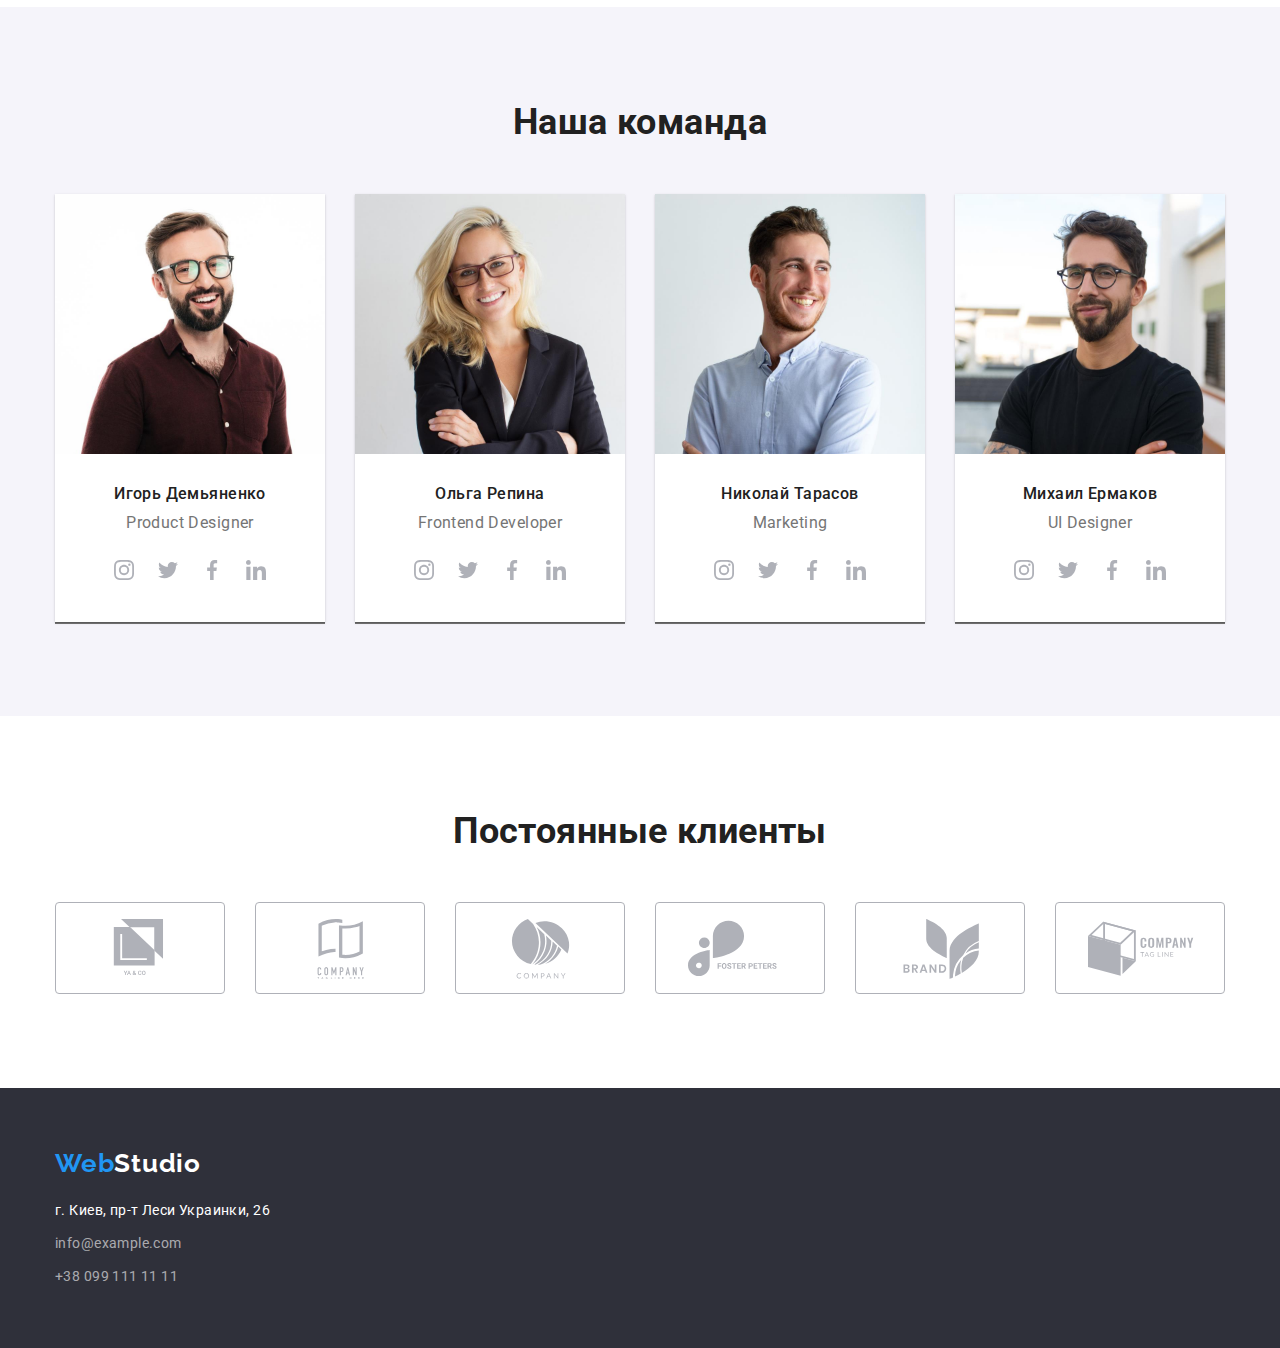
==== commit 68e758e4: "добавляет цвет auth иконкам" ====
--- a/index.html
+++ b/index.html
@@ -28,14 +28,14 @@
                     <li class="item">
                         <a class="auth-link" lang="en" href="mailto:info@example.com">
                             <svg class="icon-mail">
-                                <use href="./images/icons.svg#icon-mail"></use>
+                                <use href="./images/icons.svg#icon-envelope"></use>
                             </svg>
                             info@devstudio.com</a>
                     </li>
                     <li class="item">
                         <a class="auth-link" href="tel:+380961111111">
                             <svg class="icon-tel">
-                                <use href="./images/icons.svg#icon-smartphone"></use>
+                                <use href="./images/icons.svg#icon-coll"></use>
                             </svg>
                             +38 096 111 11 11</a>
                     </li>
@@ -70,7 +70,7 @@
                 <li class="feature-item">
                     <div class="feature-icon">
                         <svg class="icon">
-                            <use href="./images/icons.svg#icon-cloc-1"></use>
+                            <use href="./images/icons.svg#icon-clock"></use>
                         </svg>
                     </div>
                     <h3 class="feature-list-title">Пунктуальность</h3>
@@ -79,7 +79,7 @@
                 <li class="feature-item">
                     <div class="feature-icon">
                         <svg class="icon">
-                            <use href="./images/icons.svg#icon-diagram-1"></use>
+                            <use href="./images/icons.svg#icon-diagram"></use>
                         </svg>
                     </div>
                     <h3 class="feature-list-title">Планирование</h3>
@@ -258,42 +258,42 @@
                 <li class="clients-item">
                     <a class="clients-link" href="">
                         <svg class="clients-icon">
-                            <use href="./images/icons.svg#icon-client-1"></use>
-                        </svg>
-                    </a>
-                </li>
-                <li class="clients-item">
-                    <a class="clients-link" href="">
-                        <svg class="clients-icon">
-                            <use href="./images/icons.svg#icon-client-2"></use>
-                        </svg>
-                    </a>
-                </li>
-                <li class="clients-item">
-                    <a class="clients-link" href="">
-                        <svg class="clients-icon">
-                            <use href="./images/icons.svg#icon-client-3"></use>
-                        </svg>
-                    </a>
-                </li>
-                <li class="clients-item">
-                    <a class="clients-link" href="">
-                        <svg class="clients-icon">
-                            <use href="./images/icons.svg#icon-client-4"></use>
-                        </svg>
-                    </a>
-                </li>
-                <li class="clients-item">
-                    <a class="clients-link" href="">
-                        <svg class="clients-icon">
-                            <use href="./images/icons.svg#icon-client-5"></use>
-                        </svg>
-                    </a>
-                </li>
-                <li class="clients-item">
-                    <a class="clients-link" href="">
-                        <svg class="clients-icon">
-                            <use href="./images/icons.svg#icon-client-6"></use>
+                            <use href="./images/icons.svg#icon-logo-one"></use>
+                        </svg>
+                    </a>
+                </li>
+                <li class="clients-item">
+                    <a class="clients-link" href="">
+                        <svg class="clients-icon">
+                            <use href="./images/icons.svg#icon-logo-two"></use>
+                        </svg>
+                    </a>
+                </li>
+                <li class="clients-item">
+                    <a class="clients-link" href="">
+                        <svg class="clients-icon">
+                            <use href="./images/icons.svg#icon-logo-three"></use>
+                        </svg>
+                    </a>
+                </li>
+                <li class="clients-item">
+                    <a class="clients-link" href="">
+                        <svg class="clients-icon">
+                            <use href="./images/icons.svg#icon-logo-four"></use>
+                        </svg>
+                    </a>
+                </li>
+                <li class="clients-item">
+                    <a class="clients-link" href="">
+                        <svg class="clients-icon">
+                            <use href="./images/icons.svg#icon-logo-five"></use>
+                        </svg>
+                    </a>
+                </li>
+                <li class="clients-item">
+                    <a class="clients-link" href="">
+                        <svg class="clients-icon">
+                            <use href="./images/icons.svg#icon-logo-six"></use>
                         </svg>
                     </a>
                 </li>
--- a/css/styles.css
+++ b/css/styles.css
@@ -117,12 +117,12 @@
     .icon-mail {width: 16px;
         height: 12px;
         margin-right: 10px;
-        fill: var(--primary-text-color);
-        }
+        color: currentColor;}
+        
     .icon-tel {width: 10px;
         height: 16px;
         margin-right: 10px;
-        
+        color: currentColor;
         }
     
 
@@ -339,6 +339,7 @@
     .portfolio-button:hover,
     .portfolio-button:focus {color: var(--primary-bg-color);
         background-color: var(--accent-color);
+        
         box-shadow: 0px 3px 1px rgba(0, 0, 0, 0.1), 0px 1px 2px rgba(0, 0, 0, 0.08), 0px 2px 2px rgba(0, 0, 0, 0.12);}
 
         /* Work */
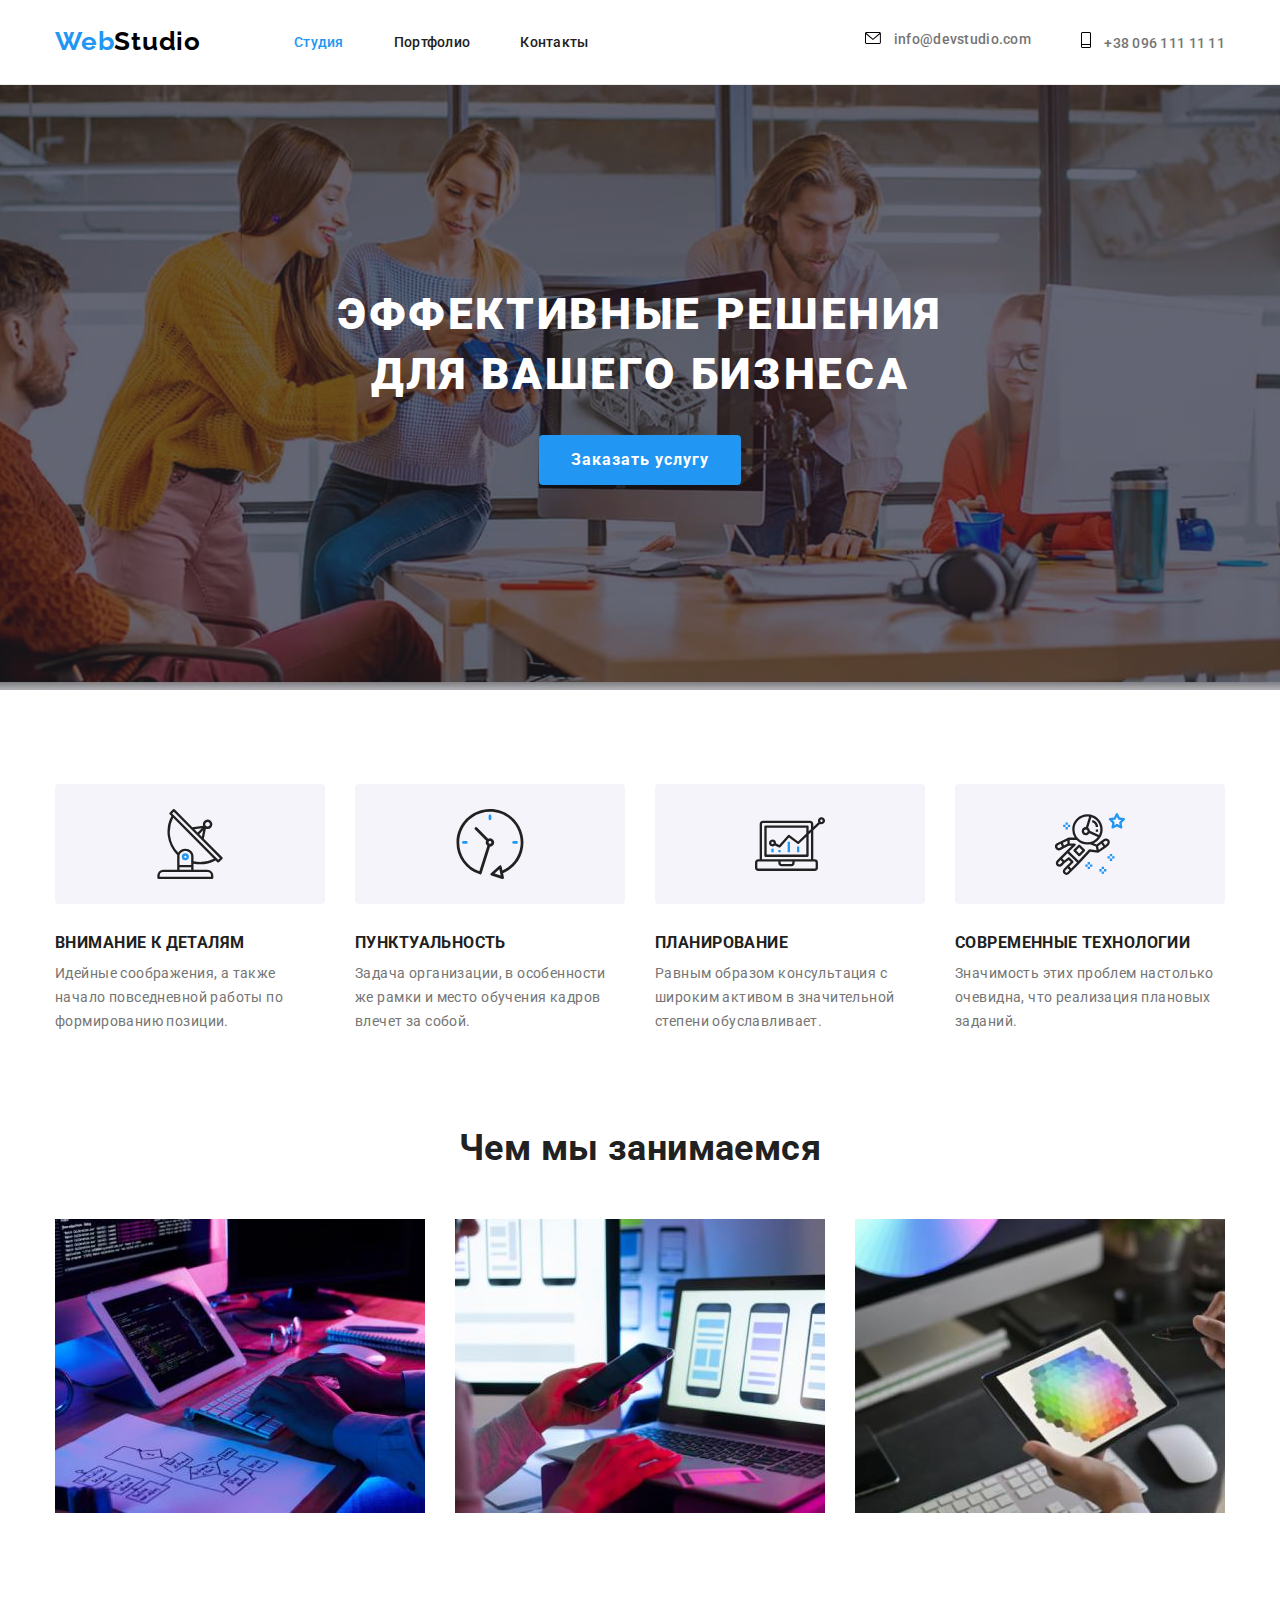
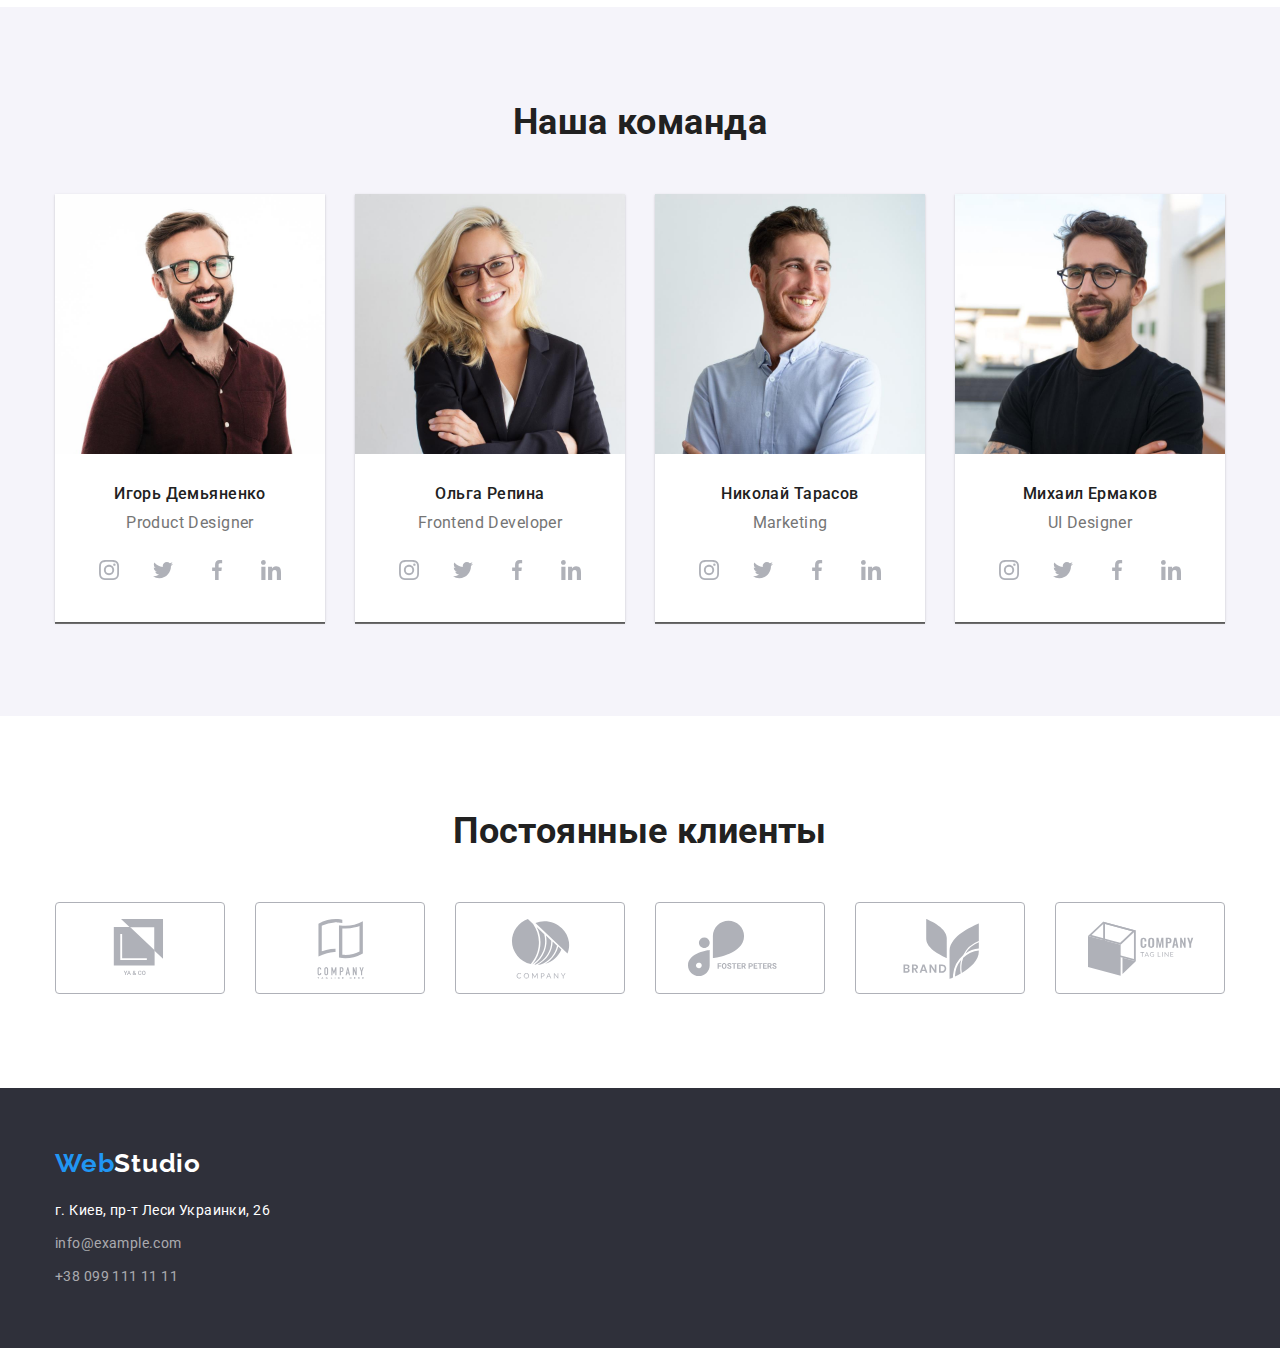
==== commit 6fcb2f54: "исправляет ошибки в карточках команды" ====
--- a/index.html
+++ b/index.html
@@ -131,29 +131,36 @@
                         <h3 class="team-list-title">Игорь Демьяненко</h3>
                         <p class="team-list-text" lang="en">Product Designer</p>
                     </div>
-
-                    <div class="item-network">
-                        <a class="link-network" href="">
-                            <svg class="icon-network">
-                                <use href="./images/icons.svg#icon-instagram"></use>
-                            </svg>
-                        </a>
-                        <a class="link-network" href="">
-                            <svg class="icon-network">
-                                <use href="./images/icons.svg#icon-twitter"></use>
-                            </svg>
-                        </a>
-                        <a class="link-network" href="">
-                            <svg class="icon-network">
-                                <use href="./images/icons.svg#icon-facebook"></use>
-                            </svg>
-                        </a>
-                        <a class="link-network" href="">
-                            <svg class="icon-network">
-                                <use href="./images/icons.svg#icon-linkedin"></use>
-                            </svg>
-                        </a>
-                    </div>
+                    <ul class="team-network">
+                        <li class="item-network">
+                            <a class="link-network" href="">
+                                <svg class="icon-network">
+                                    <use href="./images/icons.svg#icon-instagram"></use>
+                                </svg>
+                            </a>
+                        </li>
+                        <li class="item-network">
+                            <a class="link-network" href="">
+                                <svg class="icon-network">
+                                    <use href="./images/icons.svg#icon-twitter"></use>
+                                </svg>
+                            </a>
+                        </li>
+                        <li class="item-network">
+                            <a class="link-network" href="">
+                                <svg class="icon-network">
+                                    <use href="./images/icons.svg#icon-facebook"></use>
+                                </svg>
+                            </a>
+                        </li>
+                        <li class="item-network">
+                            <a class="link-network" href="">
+                                <svg class="icon-network">
+                                    <use href="./images/icons.svg#icon-linkedin"></use>
+                                </svg>
+                            </a>
+                        </li>
+                    </ul>
                 </li>
 
                 <li class="item">
@@ -162,28 +169,36 @@
                         <h3 class="team-list-title">Ольга Репина</h3>
                         <p class="team-list-text" lang="en">Frontend Developer</p>
                     </div>
-                    <div class="item-network">
-                        <a class="link-network" href="">
-                            <svg class="icon-network">
-                                <use href="./images/icons.svg#icon-instagram"></use>
-                            </svg>
-                        </a>
-                        <a class="link-network" href="">
-                            <svg class="icon-network">
-                                <use href="./images/icons.svg#icon-twitter"></use>
-                            </svg>
-                        </a>
-                        <a class="link-network" href="">
-                            <svg class="icon-network">
-                                <use href="./images/icons.svg#icon-facebook"></use>
-                            </svg>
-                        </a>
-                        <a class="link-network" href="">
-                            <svg class="icon-network">
-                                <use href="./images/icons.svg#icon-linkedin"></use>
-                            </svg>
-                        </a>
-                    </div>
+                    <ul class="team-network">
+                        <li class="item-network">
+                            <a class="link-network" href="">
+                                <svg class="icon-network">
+                                    <use href="./images/icons.svg#icon-instagram"></use>
+                                </svg>
+                            </a>
+                        </li>
+                        <li class="item-network">
+                            <a class="link-network" href="">
+                                <svg class="icon-network">
+                                    <use href="./images/icons.svg#icon-twitter"></use>
+                                </svg>
+                            </a>
+                        </li>
+                        <li class="item-network">
+                            <a class="link-network" href="">
+                                <svg class="icon-network">
+                                    <use href="./images/icons.svg#icon-facebook"></use>
+                                </svg>
+                            </a>
+                        </li>
+                        <li class="item-network">
+                            <a class="link-network" href="">
+                                <svg class="icon-network">
+                                    <use href="./images/icons.svg#icon-linkedin"></use>
+                                </svg>
+                            </a>
+                        </li>
+                    </ul>
                 </li>
                 <li class="item">
                     <img src="./images/photo-3.jpg" alt="фото Николай Тарасов" width="270">
@@ -191,28 +206,36 @@
                         <h3 class="team-list-title">Николай Тарасов</h3>
                         <p class="team-list-text" lang="en">Marketing</p>
                     </div>
-                    <div class="item-network">
-                        <a class="link-network" href="">
-                            <svg class="icon-network">
-                                <use href="./images/icons.svg#icon-instagram"></use>
-                            </svg>
-                        </a>
-                        <a class="link-network" href="">
-                            <svg class="icon-network">
-                                <use href="./images/icons.svg#icon-twitter"></use>
-                            </svg>
-                        </a>
-                        <a class="link-network" href="">
-                            <svg class="icon-network">
-                                <use href="./images/icons.svg#icon-facebook"></use>
-                            </svg>
-                        </a>
-                        <a class="link-network" href="">
-                            <svg class="icon-network">
-                                <use href="./images/icons.svg#icon-linkedin"></use>
-                            </svg>
-                        </a>
-                    </div>
+                    <ul class="team-network">
+                        <li class="item-network">
+                            <a class="link-network" href="">
+                                <svg class="icon-network">
+                                    <use href="./images/icons.svg#icon-instagram"></use>
+                                </svg>
+                            </a>
+                        </li>
+                        <li class="item-network">
+                            <a class="link-network" href="">
+                                <svg class="icon-network">
+                                    <use href="./images/icons.svg#icon-twitter"></use>
+                                </svg>
+                            </a>
+                        </li>
+                        <li class="item-network">
+                            <a class="link-network" href="">
+                                <svg class="icon-network">
+                                    <use href="./images/icons.svg#icon-facebook"></use>
+                                </svg>
+                            </a>
+                        </li>
+                        <li class="item-network">
+                            <a class="link-network" href="">
+                                <svg class="icon-network">
+                                    <use href="./images/icons.svg#icon-linkedin"></use>
+                                </svg>
+                            </a>
+                        </li>
+                    </ul>
                 </li>
                 
                 <li class="item">
@@ -221,28 +244,36 @@
                         <h3 class="team-list-title">Михаил Ермаков</h3>
                         <p class="team-list-text" lang="en">UI Designer</p>
                     </div>
-                    <div class="item-network">
-                        <a class="link-network" href="">
-                            <svg class="icon-network">
-                                <use href="./images/icons.svg#icon-instagram"></use>
-                            </svg>
-                        </a>
-                        <a class="link-network" href="">
-                            <svg class="icon-network">
-                                <use href="./images/icons.svg#icon-twitter"></use>
-                            </svg>
-                        </a>
-                        <a class="link-network" href="">
-                            <svg class="icon-network">
-                                <use href="./images/icons.svg#icon-facebook"></use>
-                            </svg>
-                        </a>
-                        <a class="link-network" href="">
-                            <svg class="icon-network">
-                                <use href="./images/icons.svg#icon-linkedin"></use>
-                            </svg>
-                        </a>
-                    </div>
+                    <ul class="team-network">
+                        <li class="item-network">
+                            <a class="link-network" href="">
+                                <svg class="icon-network">
+                                    <use href="./images/icons.svg#icon-instagram"></use>
+                                </svg>
+                            </a>
+                        </li>
+                        <li class="item-network">
+                            <a class="link-network" href="">
+                                <svg class="icon-network">
+                                    <use href="./images/icons.svg#icon-twitter"></use>
+                                </svg>
+                            </a>
+                        </li>
+                        <li class="item-network">
+                            <a class="link-network" href="">
+                                <svg class="icon-network">
+                                    <use href="./images/icons.svg#icon-facebook"></use>
+                                </svg>
+                            </a>
+                        </li>
+                        <li class="item-network">
+                            <a class="link-network" href="">
+                                <svg class="icon-network">
+                                    <use href="./images/icons.svg#icon-linkedin"></use>
+                                </svg>
+                            </a>
+                        </li>
+                    </ul>
                 </li>
             </ul>
         </div>
--- a/css/styles.css
+++ b/css/styles.css
@@ -52,13 +52,15 @@
     white-space: nowrap;
     clip-path: inset(100%);
     clip: rect(0 0 0 0);
-    overflow: hidden;}
+    overflow: hidden;
+}
 
 /*============ Header ===========*/
 
     /* logo header*/
 
-.logo-header {display: block;
+.logo-header {
+    display: block;
     padding-top: 24px;
     padding-bottom: 25px;
     font-family: Raleway;
@@ -66,32 +68,41 @@
     font-size: 26px;
     line-height: 1.2;
     letter-spacing: 0.03em;
-    color: #2196F3;}
+    color: #2196F3;
+}
+
 .logo-dark {color: #000000;}
 
         /* all-nav */
 
-    .page-header {border-bottom: 1px solid #ECECEC;}
-    .page-header .container {display: flex;
-    align-items: center;
-    justify-content: space-between
+    .page-header {
+        border-bottom: 1px solid #ECECEC;}
+    .page-header .container {
+        display: flex;
+        align-items: center;
+        justify-content: space-between
     }
     .main-nav {display: flex;}
         
         /* site nav */
 
-    .site-nav {display: flex;
-        margin-left: 93px;}
+    .site-nav {
+        display: flex;
+        margin-left: 93px;
+    }
+
     .site-nav .item + .item {margin-left: 50px;}
         
-    .site-link {display: block;
+    .site-link {
+        display: block;
         padding-top: 32px;
         padding-bottom: 32px;
 
         color: var(--primary-title-color);
         font-weight: 500;
         line-height: 1.17;
-        letter-spacing: 0.02em;}
+        letter-spacing: 0.02em;
+    }
         
     .site-link:hover,
     .site-link:focus {color: var(--accent-color);}
@@ -99,27 +110,35 @@
 
         /* auth nav */
 
-    .auth-nav {display: flex;
+    .auth-nav {
+        display: flex;
         }
     .auth-nav .item + .item {margin-left: 50px;}
 
-    .auth-link {display: block;
+    .auth-link {
+        display: block;
         padding-top: 32px;
         padding-bottom: 32px;
         color: var(--primary-text-color);
         font-weight: 500;
         line-height: 1.14;
-        letter-spacing: 0.02em;}
+        letter-spacing: 0.02em;
+    }
     .auth-link:hover,
-    .auth-link:focus {color: var(--accent-color);
-        fill: var(--accent-color);}
-    
-    .icon-mail {width: 16px;
+    .auth-link:focus {
+        color: var(--accent-color);
+        fill: var(--accent-color);
+    }
+    
+    .icon-mail {
+        width: 16px;
         height: 12px;
         margin-right: 10px;
-        color: currentColor;}
-        
-    .icon-tel {width: 10px;
+        color: currentColor;
+    }
+        
+    .icon-tel {
+        width: 10px;
         height: 16px;
         margin-right: 10px;
         color: currentColor;
@@ -127,7 +146,8 @@
     
 
     /*========== Hero========== */
-    .hero {max-width: 1615px;
+    .hero {
+        max-width: 1615px;
         height: 605px;
         padding: 200px 0;
         background-color: #C4C4C4;
@@ -141,7 +161,8 @@
         background-size: cover;
         }
 
-    .hero-title {color: var(--primary-bg-color);
+    .hero-title {
+        color: var(--primary-bg-color);
         margin: 0 auto;
         margin-bottom: 30px;
         width: 696px;
@@ -167,7 +188,8 @@
         }
 
     .primery-button:hover,
-    .primery-button:focus {background-color: #118CE8;
+    .primery-button:focus {
+        background-color: #118CE8;
         color: #ffffff;
         }
 
@@ -178,38 +200,48 @@
     .section {padding-top: 94px;
         padding-bottom: 94px;}
 
-    .section.other-padding {padding-top: 0px;
+    .section.other-padding {
+        padding-top: 0px;
         }
 
         /* title */
 
-    .section-title {color: var(--primary-title-color);
+    .section-title {
+        color: var(--primary-title-color);
         font-weight: 700;
         font-size: 36px;
         line-height: 1.17;
         text-align: center;
-        margin-bottom: 50px;}
-
-    .feature-list-title {color: var(--primary-title-color);
+        margin-bottom: 50px;
+    }
+
+    .feature-list-title {
+        color: var(--primary-title-color);
         font-weight: 700;
         line-height: 1.1;
         margin-bottom: 10px;
-        text-transform: uppercase;}
-    
-    .team-list-title {color: var(--primary-title-color);
+        text-transform: uppercase;
+    }
+    
+    .team-list-title {
+        color: var(--primary-title-color);
         font-weight: 500;
         font-size: 16px;
         line-height: 1.2;
         text-align: center;
-        margin-bottom: 10px;}
+        margin-bottom: 10px;
+    }
 
         /* feature */ 
-    .feature-list {display: flex;
-        justify-content: space-between}
+    .feature-list {
+        display: flex;
+        justify-content: space-between
+    }
 
     .feature-list .feature-item {width: 270px;}
 
-    .feature-icon {display: flex;
+    .feature-icon {
+        display: flex;
         align-items: center;
         justify-content: center;
         height: 120px;
@@ -218,84 +250,116 @@
         border-radius: 4px;
         background-color: var(--button-bg-color)
         }
-    .icon {width: 70px;
+    .icon {
+        width: 70px;
         height: 70px;
         }
 
         /* business-list */
 
-    .business-list {display: flex;
-        justify-content: space-between;}
+    .business-list {
+        display: flex;
+        justify-content: space-between;
+    }
 
         /* Team  */
-    .team-list {display: flex;
-        justify-content: space-between}
-
-    .team-list .item {background-color: var(--primary-bg-color);
-        box-shadow: 0px 1px 3px rgba(0, 0, 0, 0.12), 0px 1px 1px rgba(0, 0, 0, 0.14), 0px 2px}
+
+    .team-list {
+        display: flex;
+        justify-content: space-between
+    }
+
+    .team-list .item {
+        background-color: var(--primary-bg-color);
+        box-shadow: 0px 1px 3px rgba(0, 0, 0, 0.12), 0px 1px 1px rgba(0, 0, 0, 0.14), 0px 2px
+    }
 
     .team {background-color: var(--secondary-bg-color);}
 
     .team-info {padding-top: 30px;
         margin-bottom: 16px;}
 
-    .team-list-text {font-weight: 400;
+    .team-list-text {
+        font-weight: 400;
         font-size: 16px;
         line-height: 1.2;
-        text-align: center;}
-
-    .item-network {display: flex;
-    justify-content: center;
-    width: 206px;
-    margin: 0px 32px 30px;}
-
-    .link-network {display: block;
+        text-align: center;
+    }
+
+    .team-network {
+        display: flex;
+        justify-content: center;
+        margin-bottom: 30px;
+        }
+
+    .link-network {
+        display: flex;
         width: 44px;
         height: 44px;
-        padding: 12px;
-        color: #AFB1B8;}
+        align-items: center;
+        justify-content: center;
+        color: #AFB1B8;
+        }    
+    .item-network {
+        display: flex;
+        align-items: center;
+        justify-content: center;}
 
     .icon-network {
-        width: 20px;
-        height: 20px;
-        fill: currentColor;
-        }
+            width: 20px;
+            height: 20px;
+            fill: currentColor;
+        }
+
+    .team-network .item-network + .item-network {margin-left: 10px;}
+
     .link-network:hover,
-    .link-network:focus {background-color: var(--accent-color);
+    .link-network:focus {
+        background-color: var(--accent-color);
         color: var(--primary-bg-color);
-        border-radius: 50%;}
-
-    /* Постоянные клиенты */
-
-    .clients-list {display: flex;
+        border-radius: 50%;
+    }
+
+        /* Our clients */
+
+    .clients-list {
+        display: flex;
         justify-content: center;}
 
     .clients-list .clients-item + .clients-item {margin-left: 30px;}
 
-    .clients-link {display: block;
+    .clients-link {
+        display: block;
         width: 170px;
         height: 92px;
         padding: 16px 32px;
         border: 1px solid #AFB1B8;
         border-radius: 4px;
-        color: #AFB1B8;}
+        color: #AFB1B8;
+    }
+
     .clients-link:hover,
-    .clients-link:focus {color: var(--accent-color);
-        border: 1px solid var(--accent-color);}
+    .clients-link:focus {
+        color: var(--accent-color);
+        border: 1px solid var(--accent-color);
+    }
     
     .clients-icon {
         width: 106px;
         height: 60px;
-        fill: currentColor;}
+        fill: currentColor;
+    }
         
     /*============ Footer============ */
-    .footer {padding-top: 60px;
+    .footer {
+        padding-top: 60px;
         padding-bottom: 60px;
         background-color: #2F303A;
     }
 
         /* logo footer */
-    .logo-footer {display: block;
+    .logo-footer {
+        display: block;
         margin-bottom: 20px;
         font-family: Raleway;
         font-weight: 700;
@@ -307,12 +371,16 @@
     .logo-light {color: #ffffff;}
 
     .footer-adress {color: #ffffff;}
+
     .footer-mail,
     .footer-tel {color: rgba(255, 255, 255, 0.6);}
+
     .footer-mail:hover, .footer-mail:focus {color: #ffffff;}
+
     .footer-tel:hover, .footer-tel:focus {color: #ffffff;}
 
     .address {font-style: normal;}
+
     .contacts-item:not(:last-child) {margin-bottom: 9px;}
 
 
@@ -320,10 +388,14 @@
     /* =========Portfolio=========== */
 
         /* filter */
-    .portfolio-filter {display: flex;
+    .portfolio-filter {
+        display: flex;
         justify-content: center;
-        margin-bottom: 50px;}
+        margin-bottom: 50px;
+    }
+
     .portfolio-filter .btn + .btn {margin-left: 8px;}
+
     .portfolio-button {
         font-weight: 500;
         font-size: 16px;
@@ -334,36 +406,51 @@
         background-color: var(--button-bg-color);
         color: var(--primary-title-color);
         border-radius: 4px;
-        border: none;}
+        border: none;
+    }
 
     .portfolio-button:hover,
-    .portfolio-button:focus {color: var(--primary-bg-color);
+    .portfolio-button:focus {
+        color: var(--primary-bg-color);
         background-color: var(--accent-color);
         
-        box-shadow: 0px 3px 1px rgba(0, 0, 0, 0.1), 0px 1px 2px rgba(0, 0, 0, 0.08), 0px 2px 2px rgba(0, 0, 0, 0.12);}
+        box-shadow: 0px 3px 1px rgba(0, 0, 0, 0.1), 0px 1px 2px rgba(0, 0, 0, 0.08), 0px 2px 2px rgba(0, 0, 0, 0.12);
+    }
 
         /* Work */
-    .work-list {display: flex;
+    .work-list {
+        display: flex;
         flex-wrap: wrap;
         }
 
-    .work-item {width: 370px;
+    .work-item {
+        width: 370px;
         margin-right: 30px;
         margin-bottom: 30px;
-        border: 1px solid #EEEEEE}
-    .work-item:hover {box-shadow: 0px 1px 1px rgba(0, 0, 0, 0.12), 0px 4px 4px rgba(0, 0, 0, 0.06), 1px 4px 6px rgba(0, 0, 0, 0.16);}
+        border: 1px solid #EEEEEE
+    }
+
+    .work-item:hover {
+        box-shadow: 0px 1px 1px rgba(0, 0, 0, 0.12), 0px 4px 4px rgba(0, 0, 0, 0.06), 1px 4px 6px rgba(0, 0, 0, 0.16);
+    }
+
     .work-item:nth-child(3n) {margin-right: 0px;}
+
     .work-item:nth-last-child(-n + 3) {margin-bottom: 0px;}
 
     .work-info {padding: 20px 24px; }
     
-    .work-list-title {color: var(--primary-title-color);
+    .work-list-title {
+        color: var(--primary-title-color);
         font-weight: 700;
         font-size: 18px;
         line-height: 2;
         letter-spacing: 0.06em;
-        margin-bottom: 4px;}
-
-    .work-list-text {font-size: 16px;
-        line-height: 1.9;}
-    
+        margin-bottom: 4px;
+    }
+
+    .work-list-text {
+        font-size: 16px;
+        line-height: 1.9;
+    }
+    
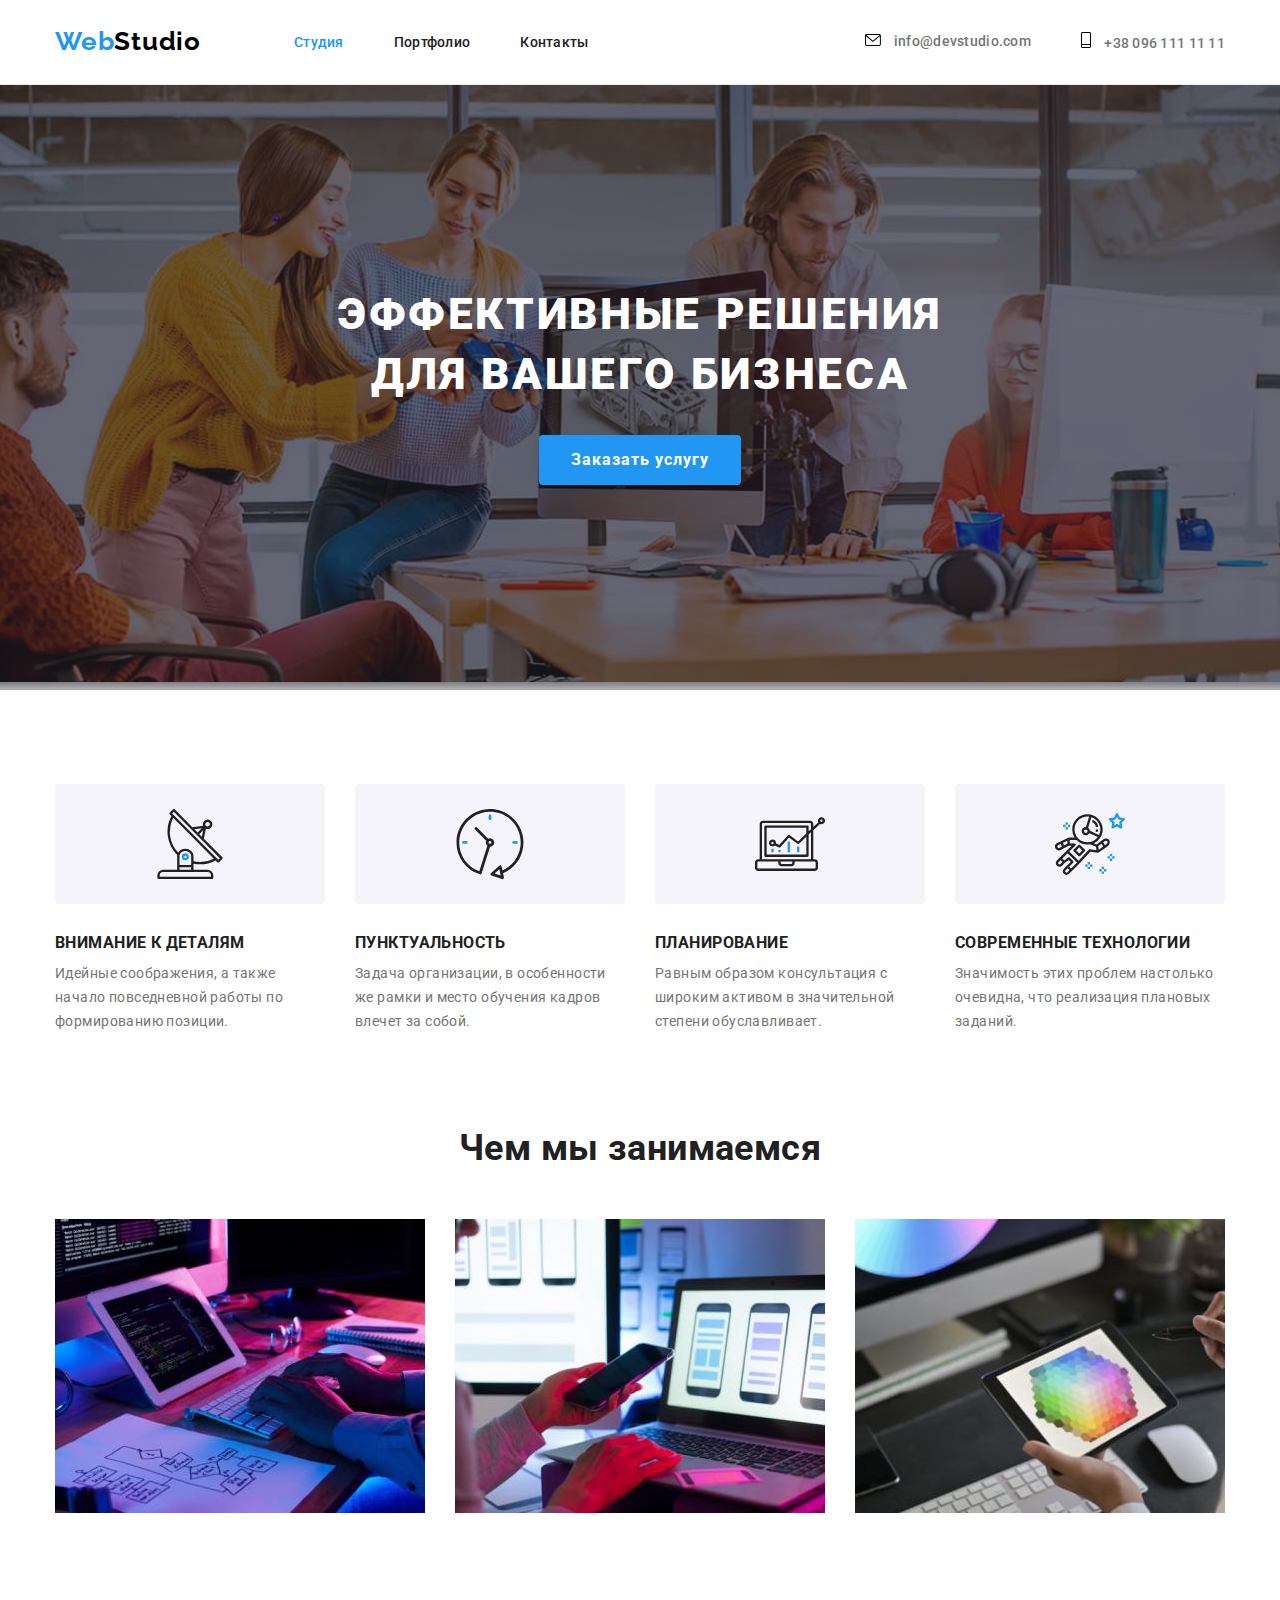
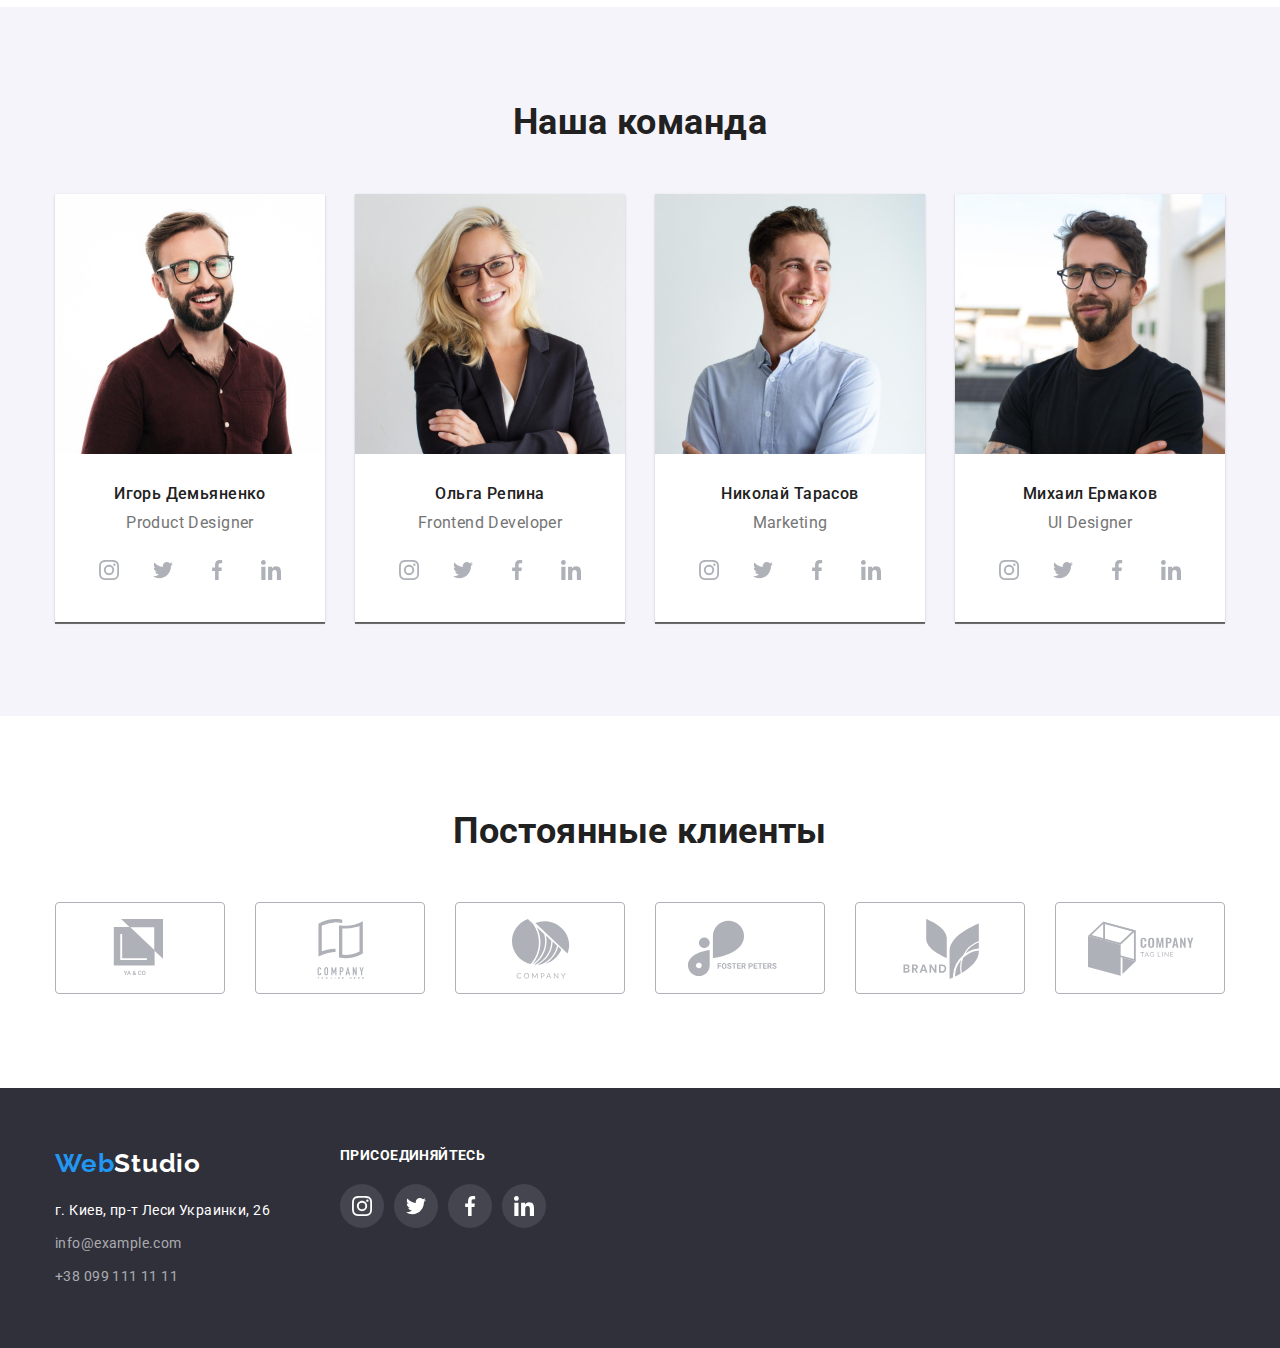
==== commit 5f3f5406: "добавляет иконки в футер" ====
--- a/index.html
+++ b/index.html
@@ -336,21 +336,58 @@
     </main>
     <!--Подвал-->
     <footer class="footer">
-        <div class="container">
-            <a class="logo-footer" lang="en" href="./index.html">Web<span class="logo-light">Studio</span></a>
-            <address class="address">
-                <ul class="footer-contacts">
-                    <li class="contacts-item">
-                        <a class="footer-adress" href="">г. Киев, пр-т Леси Украинки, 26</a>
-                    </li>
-                    <li class="contacts-item">
-                        <a class="footer-mail" lang="en" href="mailto:info@example.com">info@example.com</a>
-                    </li>
-                    <li class="contacts-item">
-                        <a class="footer-tel" href="tel:+380961111111">+38 099 111 11 11</a>
-                    </li>      
+        <div class="container footer-container">
+            <div class="footer-left">
+                <a class="logo-footer" lang="en" href="./index.html">Web<span class="logo-light">Studio</span></a>
+                <address class="address">
+                    <ul class="footer-contacts">
+                        <li class="contacts-item">
+                            <a class="footer-adress" href="">г. Киев, пр-т Леси Украинки, 26</a>
+                        </li>
+                        <li class="contacts-item">
+                            <a class="footer-mail" lang="en" href="mailto:info@example.com">info@example.com</a>
+                        </li>
+                        <li class="contacts-item">
+                            <a class="footer-tel" href="tel:+380961111111">+38 099 111 11 11</a>
+                        </li>      
+                    </ul>
+                </address>
+            </div>
+            <div class="footer-right">
+                <h3 class="join-title">присоединяйтесь</h3>
+                <ul class="join-list">
+                    <li class="item-footer-network">
+                        <a class="link-footer-network" href="">
+                            <svg class="icon-footer-network">
+                                <use href="./images/icons.svg#icon-instagram"></use>
+                            </svg>
+                        </a>
+                    </li>
+                    <li class="item-footer-network">
+                        <a class="link-footer-network" href="">
+                            <svg class="icon-footer-network">
+                                <use href="./images/icons.svg#icon-twitter"></use>
+                            </svg>
+                        </a>
+                    </li>
+                    <li class="item-footer-network">
+                        <a class="link-footer-network" href="">
+                            <svg class="icon-footer-network">
+                                <use href="./images/icons.svg#icon-facebook"></use>
+                            </svg>
+                        </a>
+                    </li>
+                    <li class="item-footer-network">
+                        <a class="link-footer-network" href="">
+                            <svg class="icon-footer-network">
+                                <use href="./images/icons.svg#icon-linkedin"></use>
+                            </svg>
+                        </a>
+                    </li>
                 </ul>
-            </address>
+                
+            </div>
+            
         </div>
     </footer>
 </body>
--- a/css/styles.css
+++ b/css/styles.css
@@ -112,17 +112,19 @@
 
     .auth-nav {
         display: flex;
+        justify-content: center;
+        align-items: center;
         }
     .auth-nav .item + .item {margin-left: 50px;}
 
     .auth-link {
         display: block;
-        padding-top: 32px;
-        padding-bottom: 32px;
         color: var(--primary-text-color);
         font-weight: 500;
         line-height: 1.14;
         letter-spacing: 0.02em;
+        padding-top: 32px;
+        padding-bottom: 32px;
     }
     .auth-link:hover,
     .auth-link:focus {
@@ -147,7 +149,6 @@
 
     /*========== Hero========== */
     .hero {
-        max-width: 1615px;
         height: 605px;
         padding: 200px 0;
         background-color: #C4C4C4;
@@ -276,8 +277,10 @@
 
     .team {background-color: var(--secondary-bg-color);}
 
-    .team-info {padding-top: 30px;
-        margin-bottom: 16px;}
+    .team-info {
+        padding-top: 30px;
+        margin-bottom: 16px;
+    }
 
     .team-list-text {
         font-weight: 400;
@@ -382,6 +385,55 @@
     .address {font-style: normal;}
 
     .contacts-item:not(:last-child) {margin-bottom: 9px;}
+    
+    .footer-container {
+        display: flex;
+    }
+
+    /* footer right */
+
+    .footer-right {
+    margin-left: 70px;
+    align-items: flex-end;
+    }
+
+    .join-title {
+        font-weight: bold;
+        font-size: 14px;
+        line-height: 1.14;
+        letter-spacing: 0.03em;
+        text-transform: uppercase;
+        color: var(--primary-bg-color);
+        margin-bottom: 20px;
+    }
+    .join-list {
+        display: flex;
+        justify-content: center;
+    }
+    .link-footer-network {
+        display: flex;
+        width: 44px;
+        height: 44px;
+        align-items: center;
+        justify-content: center;
+        color: var(--primary-bg-color);
+        background-color: rgba(255, 255, 255, 0.1);
+        border-radius: 50%;
+    }
+    .icon-footer-network {
+        width: 20px;
+        height: 20px;
+        color: currentColor;
+        fill: var(--primary-bg-color);
+    }
+    .join-list .item-footer-network + .item-footer-network {margin-left: 10px;}
+    
+    .link-footer-network:hover,
+    .link-footer-network:focus {background-color: var(--accent-color);
+
+    }
+
+
 
 
 
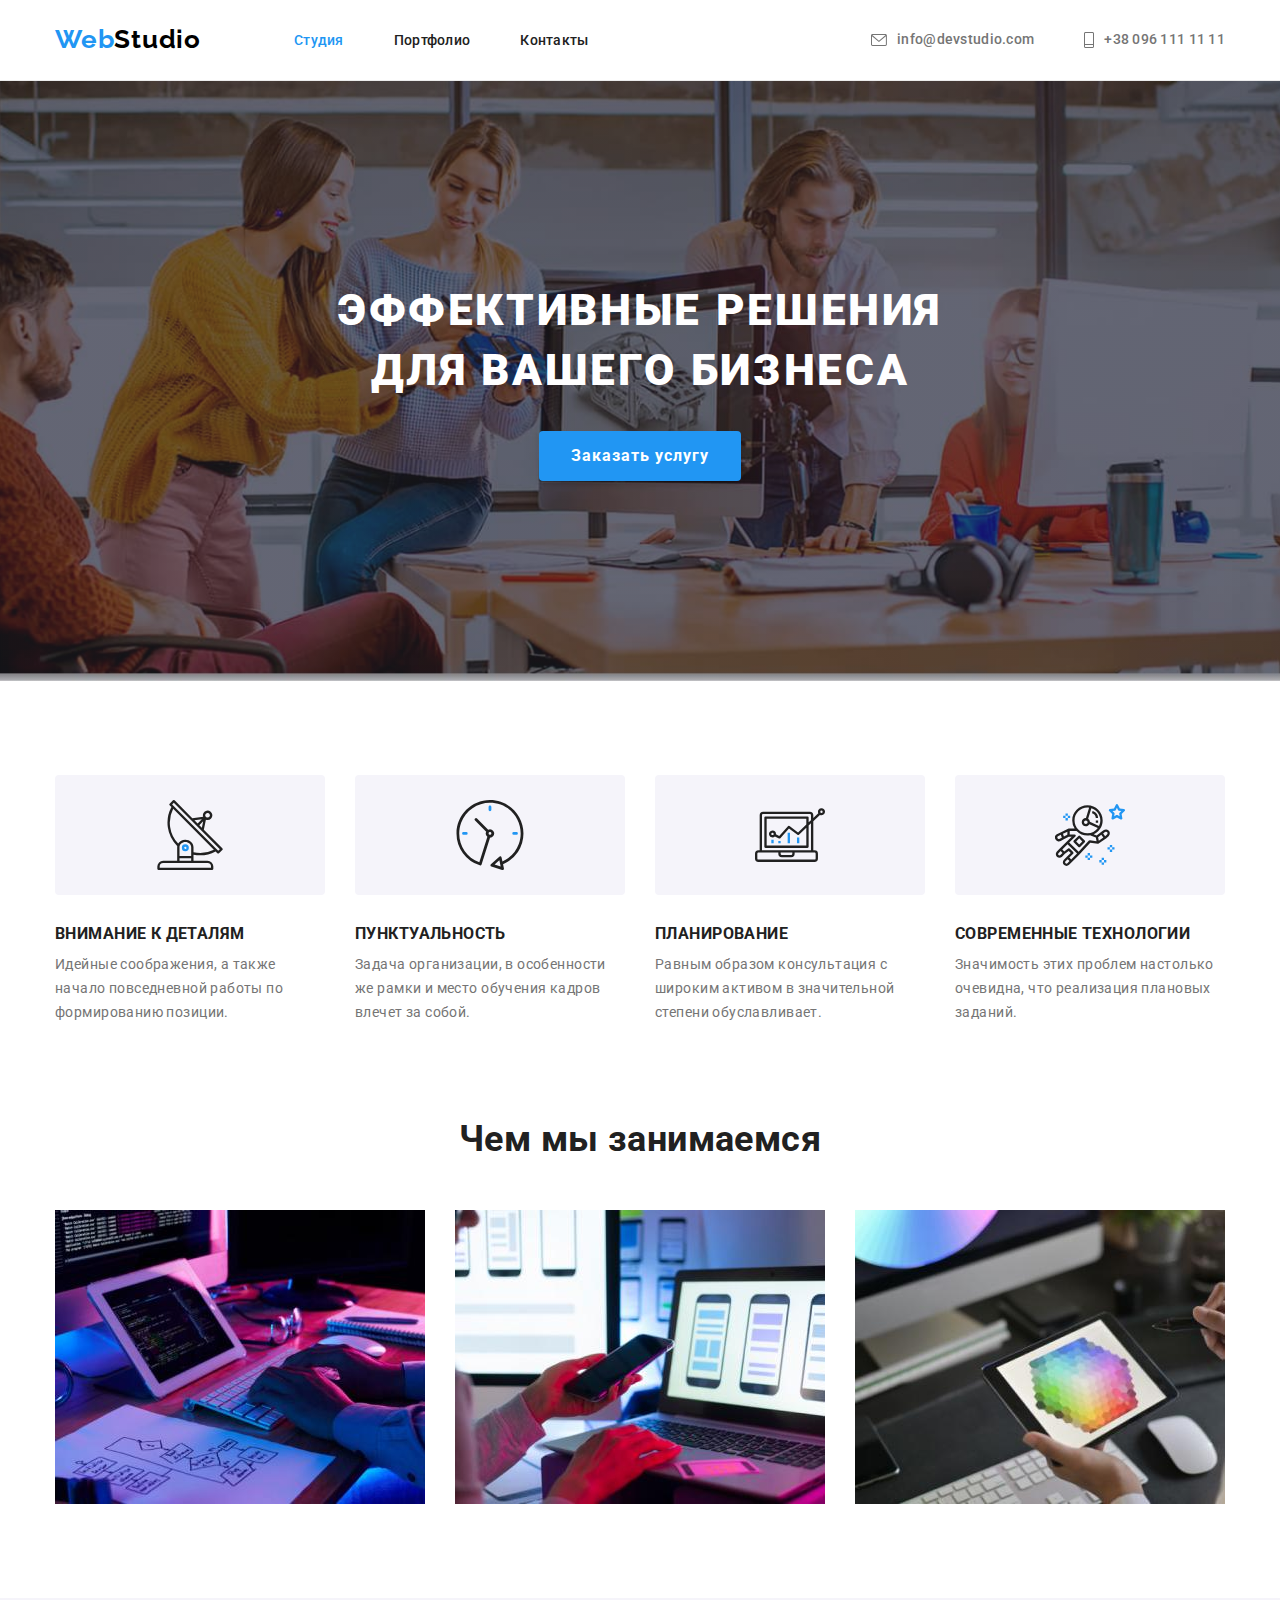
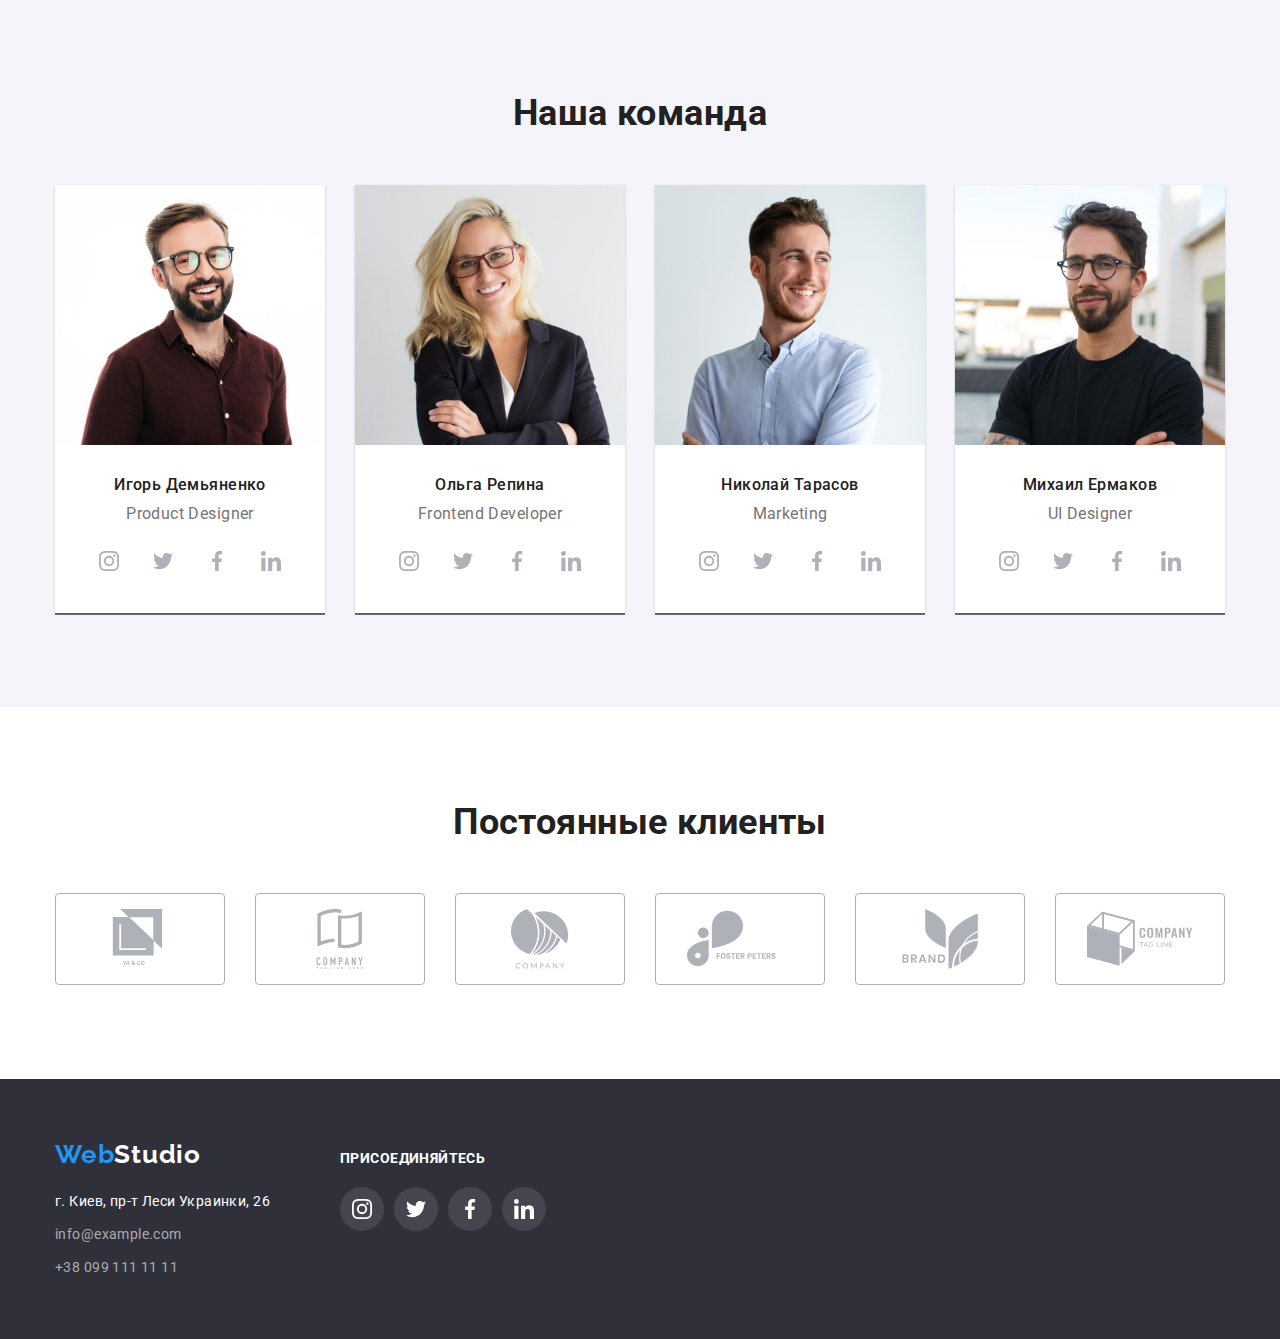
==== commit 1c5b770f: "добавляет правки ментора" ====
--- a/index.html
+++ b/index.html
@@ -130,37 +130,38 @@
                     <div class="team-info">
                         <h3 class="team-list-title">Игорь Демьяненко</h3>
                         <p class="team-list-text" lang="en">Product Designer</p>
-                    </div>
-                    <ul class="team-network">
-                        <li class="item-network">
-                            <a class="link-network" href="">
-                                <svg class="icon-network">
-                                    <use href="./images/icons.svg#icon-instagram"></use>
-                                </svg>
-                            </a>
-                        </li>
-                        <li class="item-network">
-                            <a class="link-network" href="">
-                                <svg class="icon-network">
-                                    <use href="./images/icons.svg#icon-twitter"></use>
-                                </svg>
-                            </a>
-                        </li>
-                        <li class="item-network">
-                            <a class="link-network" href="">
-                                <svg class="icon-network">
-                                    <use href="./images/icons.svg#icon-facebook"></use>
-                                </svg>
-                            </a>
-                        </li>
-                        <li class="item-network">
-                            <a class="link-network" href="">
-                                <svg class="icon-network">
-                                    <use href="./images/icons.svg#icon-linkedin"></use>
-                                </svg>
-                            </a>
-                        </li>
-                    </ul>
+                        <ul class="team-network">
+                            <li class="item-network">
+                                <a class="link-network" href="">
+                                    <svg class="icon-network">
+                                        <use href="./images/icons.svg#icon-instagram"></use>
+                                    </svg>
+                                </a>
+                            </li>
+                            <li class="item-network">
+                                <a class="link-network" href="">
+                                    <svg class="icon-network">
+                                        <use href="./images/icons.svg#icon-twitter"></use>
+                                    </svg>
+                                </a>
+                            </li>
+                            <li class="item-network">
+                                <a class="link-network" href="">
+                                    <svg class="icon-network">
+                                        <use href="./images/icons.svg#icon-facebook"></use>
+                                    </svg>
+                                </a>
+                            </li>
+                            <li class="item-network">
+                                <a class="link-network" href="">
+                                    <svg class="icon-network">
+                                        <use href="./images/icons.svg#icon-linkedin"></use>
+                                    </svg>
+                                </a>
+                            </li>
+                        </ul>
+                    </div>
+                    
                 </li>
 
                 <li class="item">
@@ -168,74 +169,75 @@
                     <div class="team-info">
                         <h3 class="team-list-title">Ольга Репина</h3>
                         <p class="team-list-text" lang="en">Frontend Developer</p>
-                    </div>
-                    <ul class="team-network">
-                        <li class="item-network">
-                            <a class="link-network" href="">
-                                <svg class="icon-network">
-                                    <use href="./images/icons.svg#icon-instagram"></use>
-                                </svg>
-                            </a>
-                        </li>
-                        <li class="item-network">
-                            <a class="link-network" href="">
-                                <svg class="icon-network">
-                                    <use href="./images/icons.svg#icon-twitter"></use>
-                                </svg>
-                            </a>
-                        </li>
-                        <li class="item-network">
-                            <a class="link-network" href="">
-                                <svg class="icon-network">
-                                    <use href="./images/icons.svg#icon-facebook"></use>
-                                </svg>
-                            </a>
-                        </li>
-                        <li class="item-network">
-                            <a class="link-network" href="">
-                                <svg class="icon-network">
-                                    <use href="./images/icons.svg#icon-linkedin"></use>
-                                </svg>
-                            </a>
-                        </li>
-                    </ul>
+                        <ul class="team-network">
+                            <li class="item-network">
+                                <a class="link-network" href="">
+                                    <svg class="icon-network">
+                                        <use href="./images/icons.svg#icon-instagram"></use>
+                                    </svg>
+                                </a>
+                            </li>
+                            <li class="item-network">
+                                <a class="link-network" href="">
+                                    <svg class="icon-network">
+                                        <use href="./images/icons.svg#icon-twitter"></use>
+                                    </svg>
+                                </a>
+                            </li>
+                            <li class="item-network">
+                                <a class="link-network" href="">
+                                    <svg class="icon-network">
+                                        <use href="./images/icons.svg#icon-facebook"></use>
+                                    </svg>
+                                </a>
+                            </li>
+                            <li class="item-network">
+                                <a class="link-network" href="">
+                                    <svg class="icon-network">
+                                        <use href="./images/icons.svg#icon-linkedin"></use>
+                                    </svg>
+                                </a>
+                            </li>
+                        </ul>
+                    </div>
+                    
                 </li>
                 <li class="item">
                     <img src="./images/photo-3.jpg" alt="фото Николай Тарасов" width="270">
                     <div class="team-info">
                         <h3 class="team-list-title">Николай Тарасов</h3>
                         <p class="team-list-text" lang="en">Marketing</p>
-                    </div>
-                    <ul class="team-network">
-                        <li class="item-network">
-                            <a class="link-network" href="">
-                                <svg class="icon-network">
-                                    <use href="./images/icons.svg#icon-instagram"></use>
-                                </svg>
-                            </a>
-                        </li>
-                        <li class="item-network">
-                            <a class="link-network" href="">
-                                <svg class="icon-network">
-                                    <use href="./images/icons.svg#icon-twitter"></use>
-                                </svg>
-                            </a>
-                        </li>
-                        <li class="item-network">
-                            <a class="link-network" href="">
-                                <svg class="icon-network">
-                                    <use href="./images/icons.svg#icon-facebook"></use>
-                                </svg>
-                            </a>
-                        </li>
-                        <li class="item-network">
-                            <a class="link-network" href="">
-                                <svg class="icon-network">
-                                    <use href="./images/icons.svg#icon-linkedin"></use>
-                                </svg>
-                            </a>
-                        </li>
-                    </ul>
+                        <ul class="team-network">
+                            <li class="item-network">
+                                <a class="link-network" href="">
+                                    <svg class="icon-network">
+                                        <use href="./images/icons.svg#icon-instagram"></use>
+                                    </svg>
+                                </a>
+                            </li>
+                            <li class="item-network">
+                                <a class="link-network" href="">
+                                    <svg class="icon-network">
+                                        <use href="./images/icons.svg#icon-twitter"></use>
+                                    </svg>
+                                </a>
+                            </li>
+                            <li class="item-network">
+                                <a class="link-network" href="">
+                                    <svg class="icon-network">
+                                        <use href="./images/icons.svg#icon-facebook"></use>
+                                    </svg>
+                                </a>
+                            </li>
+                            <li class="item-network">
+                                <a class="link-network" href="">
+                                    <svg class="icon-network">
+                                        <use href="./images/icons.svg#icon-linkedin"></use>
+                                    </svg>
+                                </a>
+                            </li>
+                        </ul>
+                    </div>
                 </li>
                 
                 <li class="item">
@@ -243,37 +245,38 @@
                     <div class="team-info">
                         <h3 class="team-list-title">Михаил Ермаков</h3>
                         <p class="team-list-text" lang="en">UI Designer</p>
-                    </div>
-                    <ul class="team-network">
-                        <li class="item-network">
-                            <a class="link-network" href="">
-                                <svg class="icon-network">
-                                    <use href="./images/icons.svg#icon-instagram"></use>
-                                </svg>
-                            </a>
-                        </li>
-                        <li class="item-network">
-                            <a class="link-network" href="">
-                                <svg class="icon-network">
-                                    <use href="./images/icons.svg#icon-twitter"></use>
-                                </svg>
-                            </a>
-                        </li>
-                        <li class="item-network">
-                            <a class="link-network" href="">
-                                <svg class="icon-network">
-                                    <use href="./images/icons.svg#icon-facebook"></use>
-                                </svg>
-                            </a>
-                        </li>
-                        <li class="item-network">
-                            <a class="link-network" href="">
-                                <svg class="icon-network">
-                                    <use href="./images/icons.svg#icon-linkedin"></use>
-                                </svg>
-                            </a>
-                        </li>
-                    </ul>
+                        <ul class="team-network">
+                            <li class="item-network">
+                                <a class="link-network" href="">
+                                    <svg class="icon-network">
+                                        <use href="./images/icons.svg#icon-instagram"></use>
+                                    </svg>
+                                </a>
+                            </li>
+                            <li class="item-network">
+                                <a class="link-network" href="">
+                                    <svg class="icon-network">
+                                        <use href="./images/icons.svg#icon-twitter"></use>
+                                    </svg>
+                                </a>
+                            </li>
+                            <li class="item-network">
+                                <a class="link-network" href="">
+                                    <svg class="icon-network">
+                                        <use href="./images/icons.svg#icon-facebook"></use>
+                                    </svg>
+                                </a>
+                            </li>
+                            <li class="item-network">
+                                <a class="link-network" href="">
+                                    <svg class="icon-network">
+                                        <use href="./images/icons.svg#icon-linkedin"></use>
+                                    </svg>
+                                </a>
+                            </li>
+                        </ul>
+                    </div>
+                    
                 </li>
             </ul>
         </div>
--- a/css/styles.css
+++ b/css/styles.css
@@ -118,7 +118,8 @@
     .auth-nav .item + .item {margin-left: 50px;}
 
     .auth-link {
-        display: block;
+        display: flex;
+        align-items: center;
         color: var(--primary-text-color);
         font-weight: 500;
         line-height: 1.14;
@@ -136,20 +137,19 @@
         width: 16px;
         height: 12px;
         margin-right: 10px;
-        color: currentColor;
+        fill: currentColor;
     }
         
     .icon-tel {
         width: 10px;
         height: 16px;
         margin-right: 10px;
-        color: currentColor;
+        fill: currentColor;
         }
     
 
     /*========== Hero========== */
     .hero {
-        height: 605px;
         padding: 200px 0;
         background-color: #C4C4C4;
         text-align: center;
@@ -247,7 +247,7 @@
         justify-content: center;
         height: 120px;
         margin-bottom: 30px;
-        padding: 25px 100px;
+        padding: 25px 0;
         border-radius: 4px;
         background-color: var(--button-bg-color)
         }
@@ -279,20 +279,20 @@
 
     .team-info {
         padding-top: 30px;
-        margin-bottom: 16px;
-    }
+        padding-bottom: 30px;
+        }
 
     .team-list-text {
         font-weight: 400;
         font-size: 16px;
         line-height: 1.2;
         text-align: center;
-    }
+        }
 
     .team-network {
         display: flex;
         justify-content: center;
-        margin-bottom: 30px;
+        margin-top: 16px;
         }
 
     .link-network {
@@ -303,11 +303,7 @@
         justify-content: center;
         color: #AFB1B8;
         }    
-    .item-network {
-        display: flex;
-        align-items: center;
-        justify-content: center;}
-
+    
     .icon-network {
             width: 20px;
             height: 20px;
@@ -332,10 +328,11 @@
     .clients-list .clients-item + .clients-item {margin-left: 30px;}
 
     .clients-link {
-        display: block;
+        display: flex;
+        align-items: center;
+        justify-content: center;
         width: 170px;
         height: 92px;
-        padding: 16px 32px;
         border: 1px solid #AFB1B8;
         border-radius: 4px;
         color: #AFB1B8;
@@ -358,6 +355,10 @@
         padding-top: 60px;
         padding-bottom: 60px;
         background-color: #2F303A;
+    }
+    .footer-container {
+        display: flex;
+        align-items: baseline;
     }
 
         /* logo footer */
@@ -386,19 +387,17 @@
 
     .contacts-item:not(:last-child) {margin-bottom: 9px;}
     
-    .footer-container {
-        display: flex;
-    }
+    
 
     /* footer right */
 
     .footer-right {
-    margin-left: 70px;
-    align-items: flex-end;
-    }
+        width: 206px;
+        margin-left: 70px;
+        }
 
     .join-title {
-        font-weight: bold;
+        font-weight: 700px;
         font-size: 14px;
         line-height: 1.14;
         letter-spacing: 0.03em;
@@ -453,7 +452,7 @@
         font-size: 16px;
         padding: 6px 22px;
         min-width:auto;
-        line-height: 1,6;
+        line-height: 1.6;
         text-align: center;
         background-color: var(--button-bg-color);
         color: var(--primary-title-color);
@@ -482,16 +481,12 @@
         border: 1px solid #EEEEEE
     }
 
-    .work-item:hover {
-        box-shadow: 0px 1px 1px rgba(0, 0, 0, 0.12), 0px 4px 4px rgba(0, 0, 0, 0.06), 1px 4px 6px rgba(0, 0, 0, 0.16);
-    }
-
     .work-item:nth-child(3n) {margin-right: 0px;}
 
     .work-item:nth-last-child(-n + 3) {margin-bottom: 0px;}
 
     .work-info {padding: 20px 24px; }
-    
+
     .work-list-title {
         color: var(--primary-title-color);
         font-weight: 700;
@@ -504,5 +499,12 @@
     .work-list-text {
         font-size: 16px;
         line-height: 1.9;
-    }
-    
+        color: var(--primary-text-color);
+    }
+
+    .work-link {display: block;}
+
+    .work-link:hover,
+    .work-link:focus {box-shadow: 0px 1px 1px rgba(0, 0, 0, 0.12), 0px 4px 4px rgba(0, 0, 0, 0.06), 1px 4px 6px rgba(0, 0, 0, 0.16);
+    }
+    
